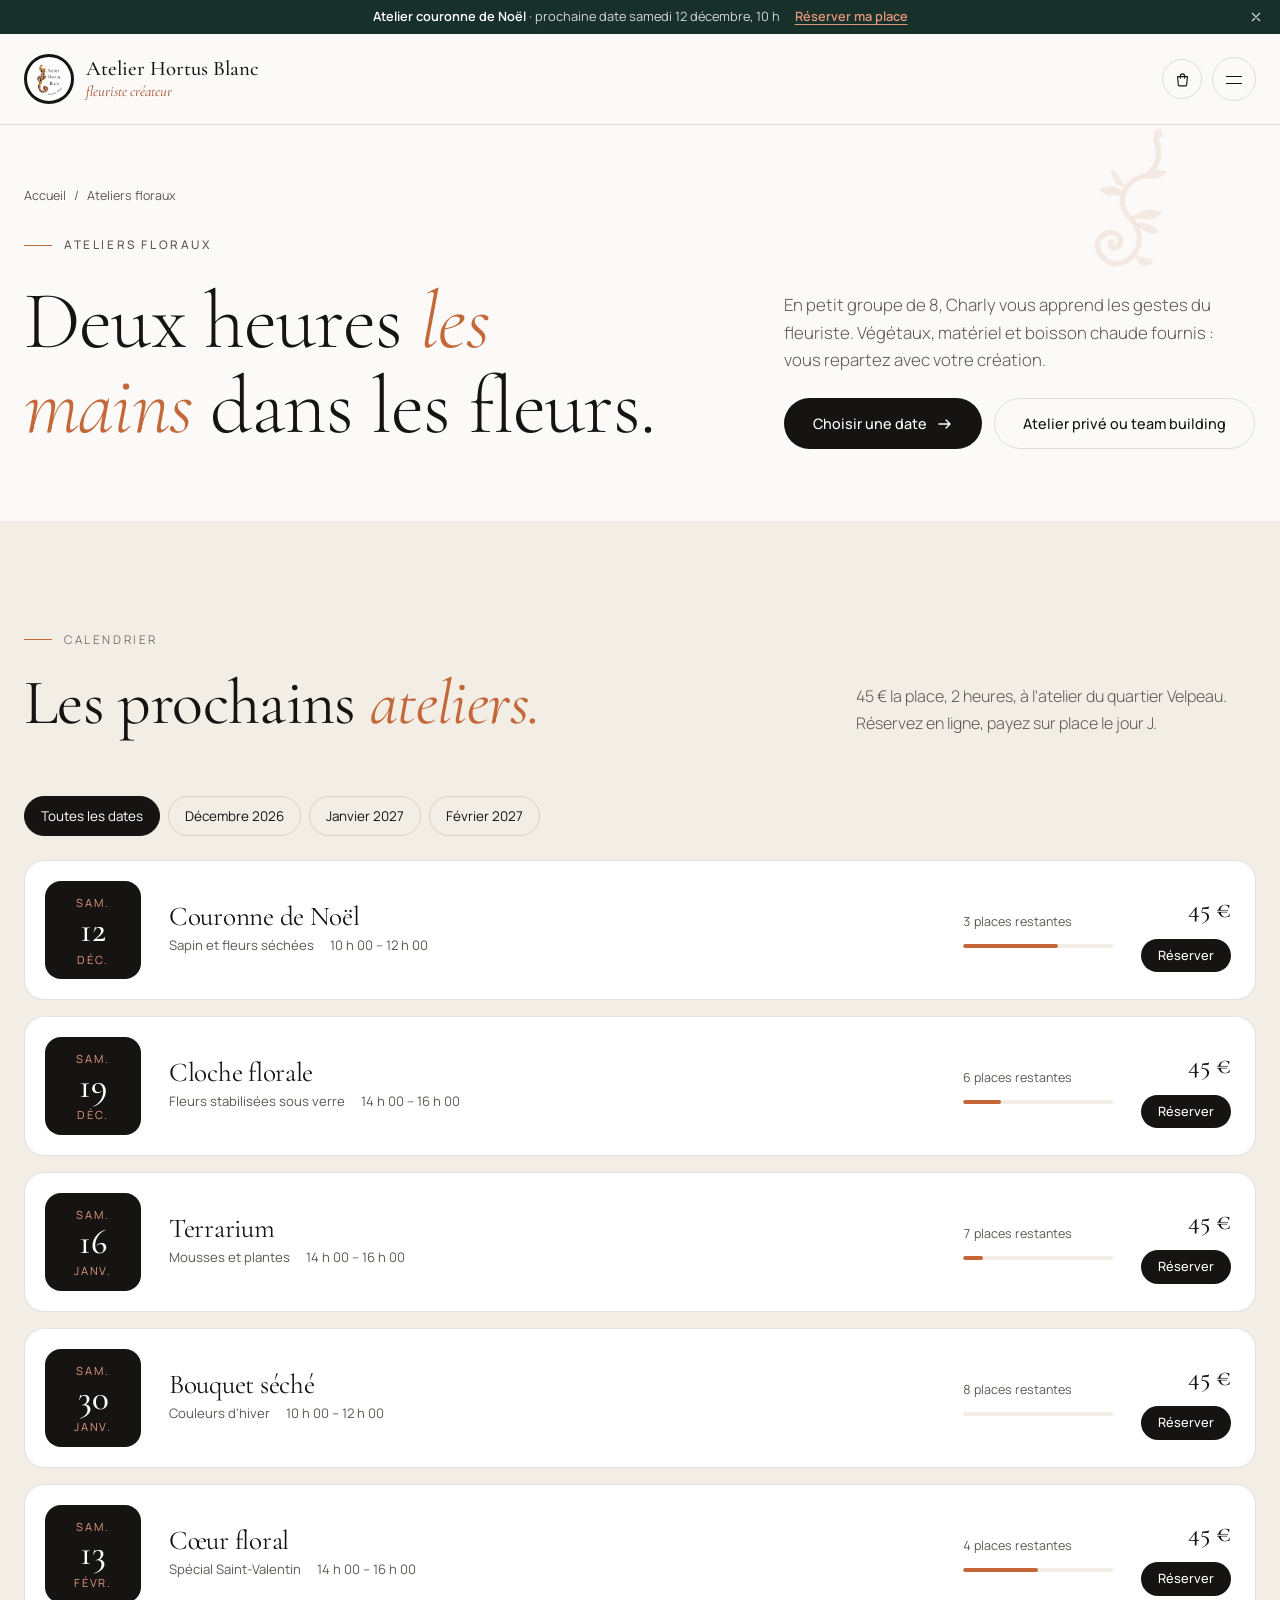
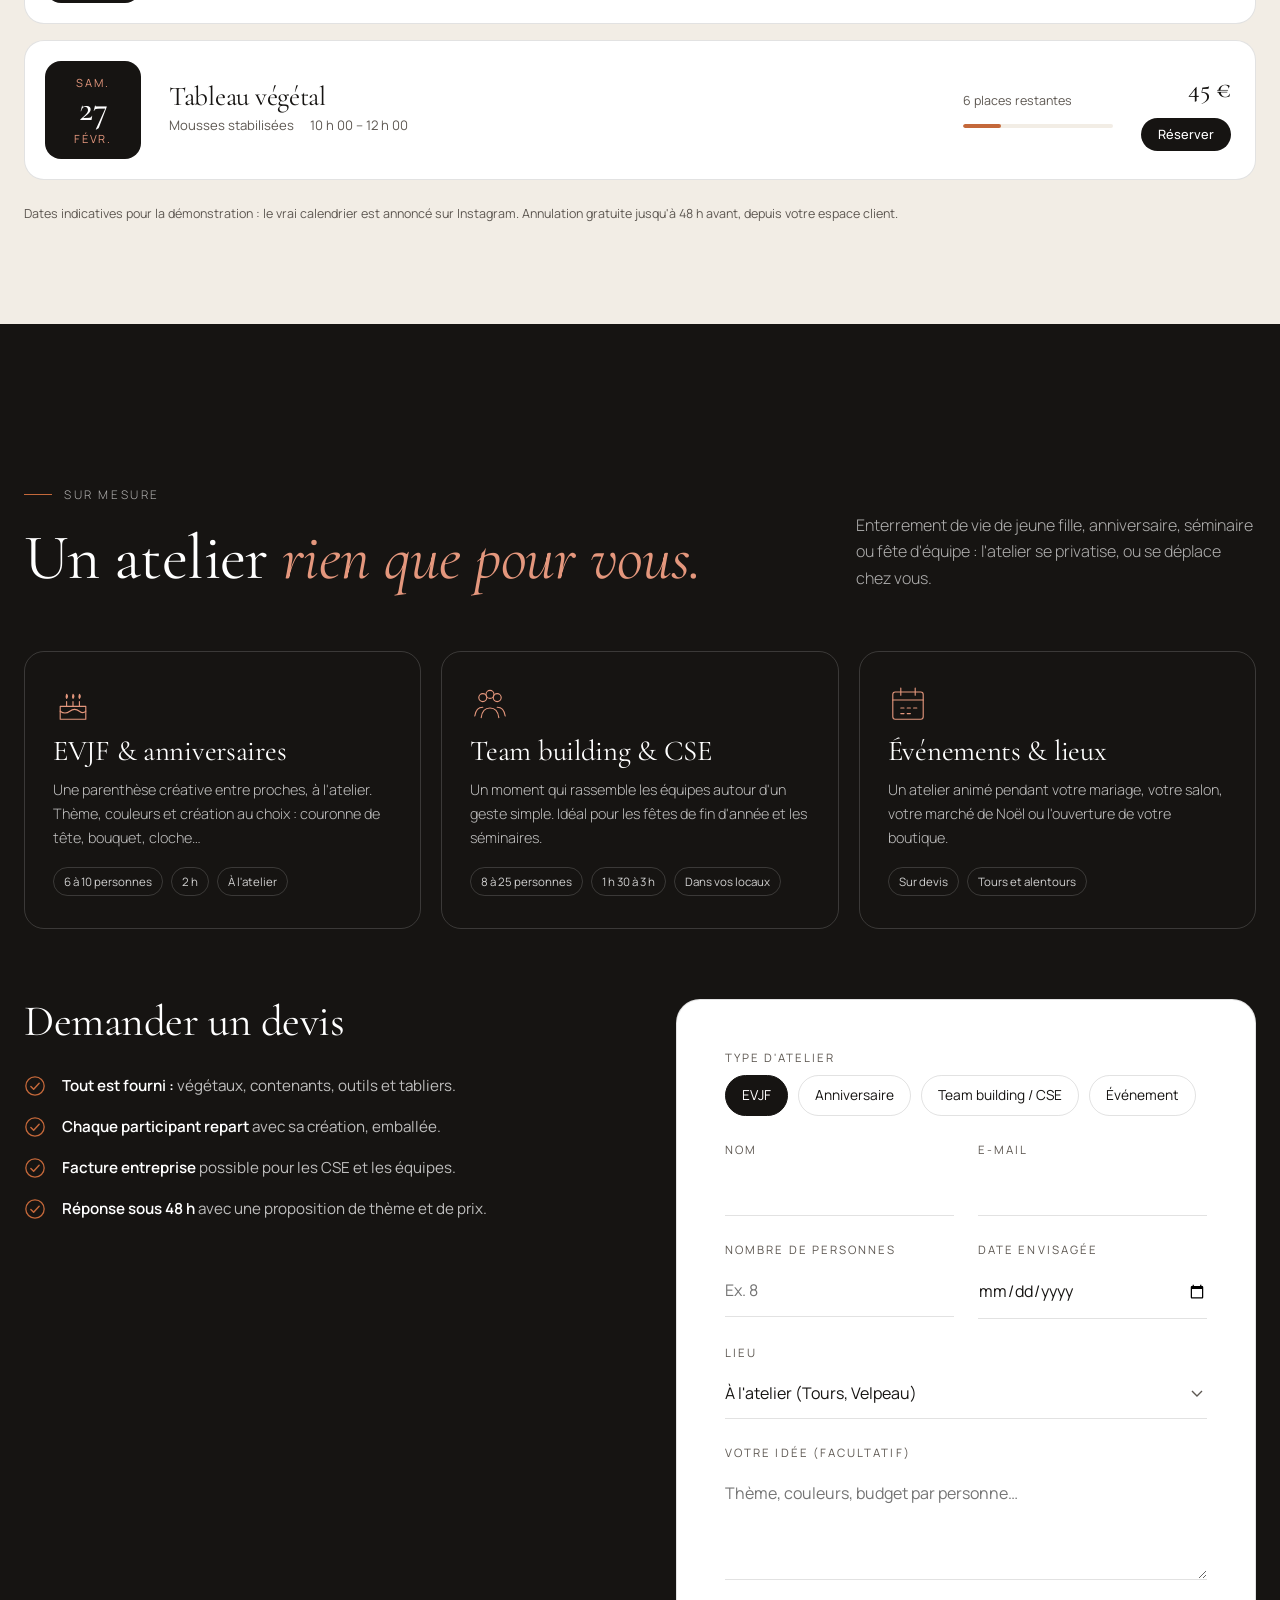
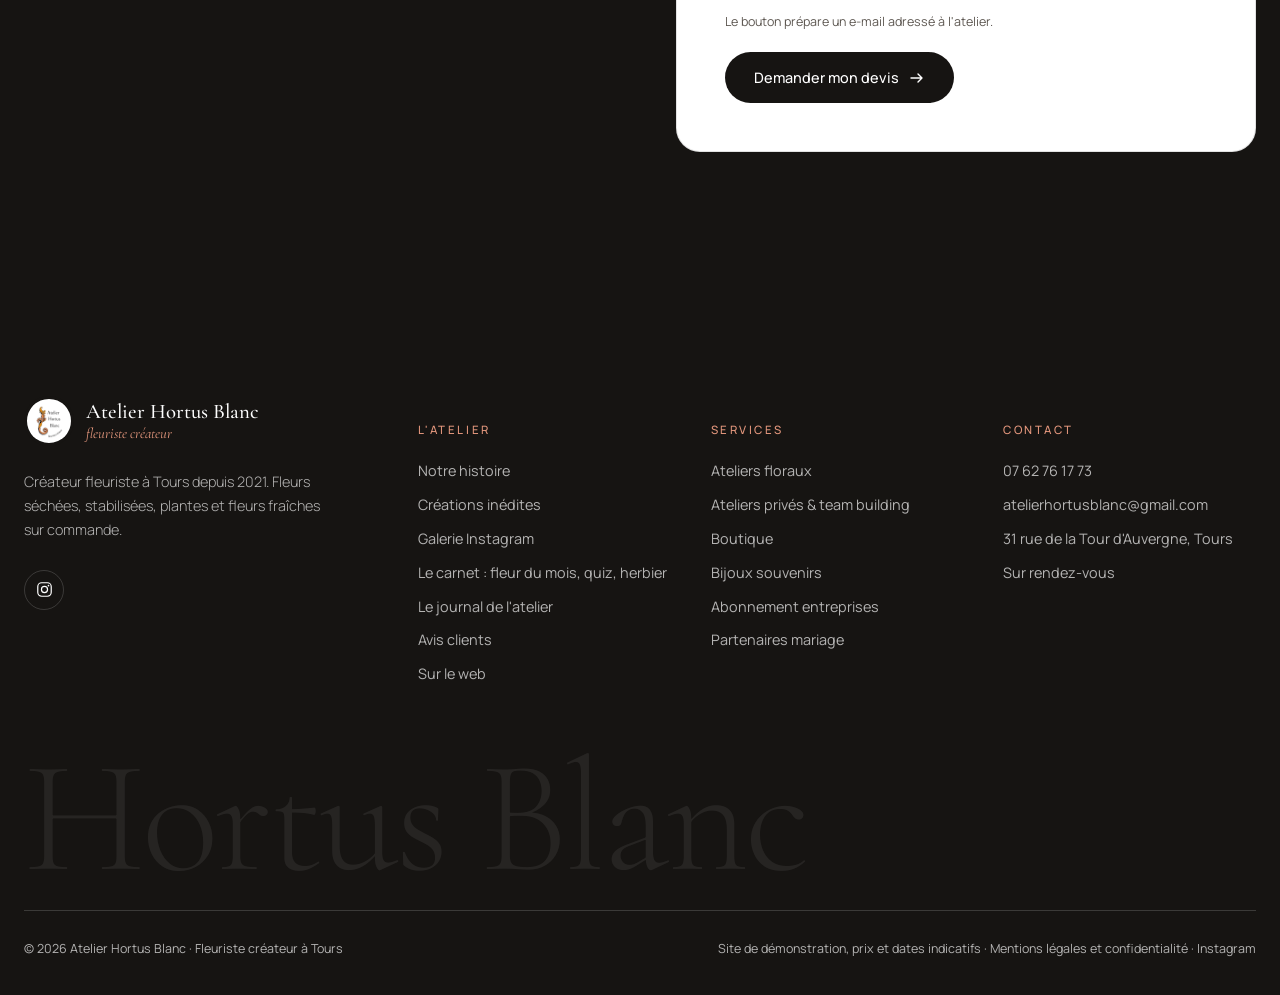
==== ateliers.html @ 865c943c "Site Atelier Hortus Blanc : version d'aperçu Co-Authored-By: Claude Opus 5.5 <noreply@anthropic.com>" ====
<!doctype html>
<html lang="fr">
<head>
<meta charset="utf-8">
<meta name="viewport" content="width=device-width, initial-scale=1, viewport-fit=cover">
<!-- Aperçu : la page ne doit pas apparaître dans Google. Retirer cette ligne au lancement officiel. -->
<meta name="robots" content="noindex">
<title>Ateliers floraux · Atelier Hortus Blanc</title>
<meta name="description" content="Réservez un atelier floral à Tours : couronnes de Noël, terrariums, bouquets séchés. Ateliers privés, EVJF et team building sur demande.">
<link rel="preload" href="assets/fonts/cormorant-garamond.woff2" as="font" type="font/woff2" crossorigin>
<link rel="preload" href="assets/fonts/cormorant-garamond-italique.woff2" as="font" type="font/woff2" crossorigin>
<link rel="preload" href="assets/fonts/manrope.woff2" as="font" type="font/woff2" crossorigin>
<link rel="icon" href="favicon.ico" sizes="any">
<link rel="icon" href="images/favicon-64.png" type="image/png">
<link rel="apple-touch-icon" href="images/apple-touch-icon.png">
<link rel="manifest" href="site.webmanifest">
<meta name="theme-color" content="#17302A">
<meta property="og:type" content="website">
<meta property="og:locale" content="fr_FR">
<meta property="og:site_name" content="Atelier Hortus Blanc">
<meta property="og:title" content="Ateliers floraux · Atelier Hortus Blanc">
<meta property="og:description" content="Réservez un atelier floral à Tours : couronnes de Noël, terrariums, bouquets séchés. Ateliers privés, EVJF et team building sur demande.">
<!-- Aperçu de partage : remplacer par l'adresse complète une fois le site en ligne (ex. https://.../images/partage.jpg) -->
<meta property="og:image" content="images/partage.jpg">
<meta property="og:image:width" content="1200">
<meta property="og:image:height" content="630">
<meta name="twitter:card" content="summary_large_image">
<link rel="stylesheet" href="assets/style.css">
<link rel="preload" href="assets/donnees.js" as="script">
<link rel="preload" href="assets/app.js" as="script">
</head>
<body data-page="ateliers">

<main>
  <section class="page-hero">
    <svg class="acanthe-bg" aria-hidden="true"><use href="#acanthe"/></svg>
    <div class="wrap">
      <div>
        <p class="crumbs"><a href="index.html">Accueil</a><span>/</span><span>Ateliers floraux</span></p>
        <p class="eyebrow">Ateliers floraux</p>
        <h1>Deux heures <em>les mains</em> dans les fleurs.</h1>
      </div>
      <div>
        <p class="lead">En petit groupe de 8, Charly vous apprend les gestes du fleuriste. Végétaux, matériel et boisson chaude fournis : vous repartez avec votre création.</p>
        <div class="actions">
          <a class="btn btn-primary" href="#calendrier">Choisir une date <svg class="go"><use href="#arrow"/></svg></a>
          <a class="btn btn-ghost" href="#prives">Atelier privé ou team building</a>
        </div>
      </div>
    </div>
  </section>

  <!-- Calendrier -->
  <section class="section tight bg-sand" id="calendrier">
    <div class="wrap">
      <div class="section-head">
        <div>
          <p class="eyebrow reveal">Calendrier</p>
          <h2 class="reveal d1">Les prochains <em>ateliers.</em></h2>
        </div>
        <p class="reveal d2"><span data-prix-atelier>45 €</span> la place, 2 heures, à l'atelier du quartier Velpeau. Réservez en ligne, payez sur place le jour J.</p>
      </div>
      <div class="filters" id="ws-filters" role="group" aria-label="Filtrer par mois" style="margin-bottom:24px"></div>
      <div class="session-list" id="sessions"></div>
      <p class="note" style="margin-top:24px">Dates indicatives pour la démonstration : le vrai calendrier est annoncé sur Instagram. Annulation gratuite jusqu'à 48 h avant, depuis votre espace client.</p>
    </div>
  </section>

  <!-- Ateliers privés et team building (idée 6) -->
  <section class="section bg-ink" id="prives">
    <div class="wrap">
      <div class="section-head">
        <div>
          <p class="eyebrow reveal">Sur mesure</p>
          <h2 class="reveal d1">Un atelier <em>rien que pour vous.</em></h2>
        </div>
        <p class="reveal d2">Enterrement de vie de jeune fille, anniversaire, séminaire ou fête d'équipe : l'atelier se privatise, ou se déplace chez vous.</p>
      </div>
      <div class="formats">
        <article class="format reveal">
          <svg><use href="#i-cake"/></svg>
          <h3>EVJF &amp; anniversaires</h3>
          <p>Une parenthèse créative entre proches, à l'atelier. Thème, couleurs et création au choix : couronne de tête, bouquet, cloche…</p>
          <div class="facts-mini"><span>6 à 10 personnes</span><span>2 h</span><span>À l'atelier</span></div>
        </article>
        <article class="format reveal d1">
          <svg><use href="#i-team"/></svg>
          <h3>Team building &amp; CSE</h3>
          <p>Un moment qui rassemble les équipes autour d'un geste simple. Idéal pour les fêtes de fin d'année et les séminaires.</p>
          <div class="facts-mini"><span>8 à 25 personnes</span><span>1 h 30 à 3 h</span><span>Dans vos locaux</span></div>
        </article>
        <article class="format reveal d2">
          <svg><use href="#i-calendar"/></svg>
          <h3>Événements &amp; lieux</h3>
          <p>Un atelier animé pendant votre mariage, votre salon, votre marché de Noël ou l'ouverture de votre boutique.</p>
          <div class="facts-mini"><span>Sur devis</span><span>Tours et alentours</span></div>
        </article>
      </div>

      <div class="split" style="margin-top:70px;align-items:start">
        <div>
          <h3 class="reveal" style="font-size:clamp(2rem,3.4vw,2.8rem)">Demander un devis</h3>
          <ul class="check-list reveal d1">
            <li><svg><use href="#check"/></svg><span><b>Tout est fourni :</b> végétaux, contenants, outils et tabliers.</span></li>
            <li><svg><use href="#check"/></svg><span><b>Chaque participant repart</b> avec sa création, emballée.</span></li>
            <li><svg><use href="#check"/></svg><span><b>Facture entreprise</b> possible pour les CSE et les équipes.</span></li>
            <li><svg><use href="#check"/></svg><span><b>Réponse sous 48 h</b> avec une proposition de thème et de prix.</span></li>
          </ul>
        </div>
        <form class="form-card reveal d1" id="quote-form" novalidate>
          <div id="quote-body">
            <div class="field">
              <span class="label">Type d'atelier</span>
              <div class="chips">
                <label><input type="radio" name="qtype" value="EVJF" checked><span>EVJF</span></label>
                <label><input type="radio" name="qtype" value="Anniversaire"><span>Anniversaire</span></label>
                <label><input type="radio" name="qtype" value="Team building / CSE"><span>Team building / CSE</span></label>
                <label><input type="radio" name="qtype" value="Événement"><span>Événement</span></label>
              </div>
            </div>
            <div class="field-row">
              <div class="field"><label for="q-name">Nom</label><input id="q-name" autocomplete="name"></div>
              <div class="field"><label for="q-email">E-mail</label><input id="q-email" type="email" autocomplete="email"></div>
            </div>
            <div class="field-row">
              <div class="field"><label for="q-people">Nombre de personnes</label><input id="q-people" type="number" min="4" max="60" inputmode="numeric" placeholder="Ex. 8"></div>
              <div class="field"><label for="q-date">Date envisagée</label><input id="q-date" type="date"></div>
            </div>
            <div class="field">
              <label for="q-place">Lieu</label>
              <select id="q-place"><option>À l'atelier (Tours, Velpeau)</option><option>Dans nos locaux / chez nous</option><option>À définir ensemble</option></select>
            </div>
            <div class="field"><label for="q-msg">Votre idée (facultatif)</label><textarea id="q-msg" placeholder="Thème, couleurs, budget par personne…"></textarea></div>
            <div class="form-foot">
              <small data-direct="Le bouton envoie votre demande directement à l'atelier.">Le bouton prépare un e-mail adressé à l'atelier.</small>
              <button type="submit" class="btn btn-primary">Demander mon devis <svg class="go"><use href="#arrow"/></svg></button>
            </div>
          </div>
          <div class="thanks" id="quote-thanks" hidden>
            <span data-logo data-alt=""></span>
            <h3>Demande <em>prête.</em></h3>
            <p data-direct="Votre demande est bien envoyée à l'atelier. Elle est aussi notée dans votre espace client si vous êtes connecté.">Votre messagerie s'ouvre avec la demande pré-remplie. Elle est aussi notée dans votre espace client si vous êtes connecté.</p>
          </div>
        </form>
      </div>
    </div>
  </section>
</main>

<!-- Réservation -->
<dialog class="modal" id="book" aria-labelledby="book-title">
  <div class="modal-inner">
    <div class="modal-head">
      <span data-logo data-alt=""></span>
      <div><p class="kicker">Réserver un atelier</p><h2 id="book-title"></h2></div>
      <button class="x-btn" data-close aria-label="Fermer"><svg><use href="#close"/></svg></button>
    </div>
    <form id="book-form" novalidate>
      <div class="recap" id="book-recap"></div>
      <div class="field">
        <label for="bk-seats">Nombre de places</label>
        <select id="bk-seats"></select>
      </div>
      <div class="field-row">
        <div class="field"><label for="bk-name">Nom</label><input id="bk-name" autocomplete="name"></div>
        <div class="field"><label for="bk-email">E-mail</label><input id="bk-email" type="email" autocomplete="email"></div>
      </div>
      <div class="field"><label for="bk-tel">Téléphone</label><input id="bk-tel" type="tel" autocomplete="tel"></div>
      <div class="field"><label for="bk-code">Code avantage (facultatif)</label><input id="bk-code" autocomplete="off" placeholder="Ex. code de parrainage"><small class="err ok-msg" id="bk-code-err"></small></div>
      <div class="total-row" style="margin:6px 0 18px"><span>À régler sur place</span><b id="bk-total"></b></div>
      <button type="submit" class="btn btn-primary acc-submit">Confirmer ma réservation <svg class="go"><use href="#arrow"/></svg></button>
      <p class="note" style="margin-top:12px">Pas de compte ? La réservation est enregistrée quand même. <button type="button" class="link-btn" data-open="signup">Créez votre compte</button> pour la retrouver et l'annuler en ligne.</p>
    </form>
    <div class="thanks" id="book-thanks" hidden>
      <span data-logo data-alt=""></span>
      <h3>À très vite <em>à l'atelier.</em></h3>
      <p id="book-msg"></p>
      <a class="btn btn-primary" id="book-mail" href="#">Prévenir l'atelier par e-mail <svg class="go"><use href="#arrow"/></svg></a>
      <p class="sent-note" id="book-sent" hidden><svg aria-hidden="true"><use href="#check"/></svg> Réservation envoyée à l'atelier</p>
    </div>
  </div>
</dialog>

<!-- Liste d'attente -->
<dialog class="modal" id="wait" aria-labelledby="wait-title">
  <div class="modal-inner">
    <div class="modal-head">
      <span data-logo data-alt=""></span>
      <div><p class="kicker">Liste d'attente</p><h2 id="wait-title"></h2></div>
      <button class="x-btn" data-close aria-label="Fermer"><svg><use href="#close"/></svg></button>
    </div>
    <form id="wait-form" novalidate>
      <div class="recap" id="wait-recap"></div>
      <div class="field-row">
        <div class="field"><label for="wt-name">Nom</label><input id="wt-name" autocomplete="name"></div>
        <div class="field"><label for="wt-email">E-mail</label><input id="wt-email" type="email" autocomplete="email"></div>
      </div>
      <button type="submit" class="btn btn-primary acc-submit">M'inscrire sur la liste <svg class="go"><use href="#arrow"/></svg></button>
      <p class="note" style="margin-top:12px">Si quelqu'un annule, une carte « Une place s'est libérée » vous attend à votre prochaine visite sur le site. Premier qui réserve, premier servi.</p>
    </form>
  </div>
</dialog>

<script src="assets/donnees.js"></script>
<script src="assets/app.js"></script>
<script>
  const { $, db, esc, euro, uid, setErr, validEmail, validTel, mailto, envoyer, prefill, saveRequest, fillLogos, observe, checkCode, useCode, toast, waitlist, joinWaitlist, freeSeat, renderNotices } = HB;
  fillLogos(document);

  // Dates, places et prix : assets/donnees.js
  const SESSIONS = HB.ATELIERS.dates;
  const CAPACITY = HB.ATELIERS.places, PRICE = HB.ATELIERS.prix;
  const end = iso => { const d = new Date(iso); d.setHours(d.getHours() + 2); return d; };
  const hour = d => d.toLocaleTimeString('fr-FR', { hour: '2-digit', minute: '2-digit' }).replace(':', ' h ');
  const when = s => `${new Date(s.date).toLocaleDateString('fr-FR', { weekday: 'long', day: 'numeric', month: 'long' })}, ${hour(new Date(s.date))} – ${hour(end(s.date))}`;
  const booked = s => db.get('hb_bookings', []).filter(b => b.sessionId === s.id).reduce((n, b) => n + b.seats, 0);
  // Places rendues par un désistement (démonstration)
  const freed = s => db.get('hb_freed', {})[s.id] || 0;
  const left = s => Math.max(0, CAPACITY - s.taken - booked(s) + freed(s));
  const waiting = s => waitlist().find(w => w.sessionId === s.id);

  // Seules les dates à venir sont proposées
  const upcoming = () => SESSIONS.filter(s => new Date(s.date) > new Date());
  const months = [...new Set(upcoming().map(s => s.date.slice(0, 7)))];
  let month = 'all';
  $('ws-filters').innerHTML = [['all', 'Toutes les dates'], ...months.map(m => [m, new Date(m + '-01T12:00').toLocaleDateString('fr-FR', { month: 'long', year: 'numeric' })])]
    .map(([k, l]) => `<button type="button" data-m="${k}" aria-pressed="${k === month}">${l.charAt(0).toUpperCase() + l.slice(1)}</button>`).join('');
  $('ws-filters').addEventListener('click', e => {
    const b = e.target.closest('[data-m]');
    if (!b) return;
    month = b.dataset.m;
    $('ws-filters').querySelectorAll('button').forEach(x => x.setAttribute('aria-pressed', x === b));
    render();
  });

  function render() {
    const list = upcoming().filter(s => month === 'all' || s.date.startsWith(month));
    if (!list.length) { $('sessions').innerHTML = `<div class="empty-state"><b>Nouvelles dates bientôt</b>Le prochain calendrier est annoncé sur Instagram. Les ateliers privés restent possibles toute l'année.</div>`; return; }
    $('sessions').innerHTML = list.map(s => {
      const d = new Date(s.date), n = left(s), full = !n, w = waiting(s);
      const pct = Math.round((CAPACITY - n) / CAPACITY * 100);
      return `<article class="session reveal">
        <div class="date"><span>${d.toLocaleDateString('fr-FR', { weekday: 'short' })}</span><b>${d.getDate()}</b><span>${d.toLocaleDateString('fr-FR', { month: 'short' })}</span></div>
        <div><h3>${esc(s.title)}</h3><div class="meta"><span>${esc(s.theme)}</span><span>${hour(d)} – ${hour(end(s.date))}</span></div></div>
        <div class="seats${full ? ' full' : ''}"><small>${full ? 'Complet' : `${n} place${n > 1 ? 's' : ''} restante${n > 1 ? 's' : ''}`}</small><div class="seats-bar"><i style="width:${pct}%"></i></div>
          ${w ? `<small class="waiting">${full ? 'Vous êtes sur la liste d\'attente' : 'Place libérée : elle est pour vous'}</small>` : ''}
          ${full ? `<button type="button" class="link-btn" data-free="${s.id}" style="font-size:.74rem;justify-self:start">Démo : simuler un désistement</button>` : ''}</div>
        <div class="price-col"><b>${euro(PRICE)}</b>${full
          ? (w ? `<span class="btn btn-ghost btn-small" aria-disabled="true">Inscrit·e ✓</span>`
               : `<button type="button" class="btn btn-ghost btn-small" data-wait="${s.id}">Liste d'attente</button>`)
          : `<button type="button" class="btn btn-primary btn-small" data-book="${s.id}">Réserver</button>`}</div>
      </article>`;
    }).join('');
    observe($('sessions'));
  }
  render();
  document.addEventListener('hb:data', render);

  // Liste d'attente : inscription et désistement simulé
  const wdlg = $('wait');
  let waitSession = null;
  prefill({ name: 'wt-name', email: 'wt-email' });
  document.addEventListener('click', e => {
    const w = e.target.closest('[data-wait]'), f = e.target.closest('[data-free]');
    if (w) {
      waitSession = SESSIONS.find(s => s.id === w.dataset.wait);
      $('wait-title').textContent = waitSession.title;
      $('wait-recap').innerHTML = `<b>${esc(waitSession.title)}</b><span>${when(waitSession)}</span><span>Atelier complet · ${CAPACITY} participants</span>`;
      wdlg.showModal();
    }
    if (f) {
      const s = SESSIONS.find(x => x.id === f.dataset.free), map = db.get('hb_freed', {});
      map[s.id] = (map[s.id] || 0) + 1;
      db.set('hb_freed', map);
      const told = freeSeat(s.id);
      toast(told ? 'Une place s\'est libérée : les personnes en attente sont prévenues' : 'Une place s\'est libérée');
      render();
    }
  });
  $('wait-form').addEventListener('submit', e => {
    e.preventDefault();
    const name = $('wt-name'), email = $('wt-email');
    const ok = [
      setErr(name, name.value.trim() ? '' : 'Indiquez votre nom.'),
      setErr(email, validEmail(email.value) ? '' : 'Saisissez une adresse e-mail valide.')
    ];
    if (ok.includes(false)) return;
    joinWaitlist({ sessionId: waitSession.id, title: waitSession.title, when: when(waitSession), name: name.value.trim(), email: email.value.trim().toLowerCase() });
    wdlg.close();
    toast(`Vous êtes sur la liste d'attente de « ${waitSession.title} »`);
    render();
  });

  // Fenêtre de réservation
  const dlg = $('book');
  let session = null;
  const codeCheck = () => {
    const c = checkCode($('bk-code').value, $('bk-email').value);
    if (c.ok && c.kind === 'cercle') return { ok: false, msg: 'CERCLE15 s\'applique aux tableaux végétaux de la boutique.' };
    return c.ok && c.kind === 'date' ? { ok: false, msg: "MADATE15 s'applique aux bouquets de la boutique." } : c;
  };
  const totals = () => {
    const seats = +$('bk-seats').value, sub = seats * PRICE, c = codeCheck();
    const discount = c.ok ? Math.round(PRICE * c.rate * 100) / 100 : 0; // la remise porte sur une place
    return { seats, sub, c, discount, total: Math.round((sub - discount) * 100) / 100 };
  };
  const refresh = () => {
    const t = totals(), msg = $('bk-code-err');
    msg.textContent = t.c.ok ? `${t.c.label} sur une place : −${euro(t.discount)}` : t.c.msg;
    msg.classList.toggle('good', t.c.ok);
    $('bk-total').textContent = euro(t.total);
  };
  ['bk-seats', 'bk-code'].forEach(id => $(id).addEventListener('input', refresh));
  $('bk-email').addEventListener('change', refresh);

  document.addEventListener('click', e => {
    const b = e.target.closest('[data-book]');
    if (!b) return;
    session = SESSIONS.find(s => s.id === b.dataset.book);
    const n = Math.min(4, left(session));
    $('book-title').textContent = session.title;
    $('book-recap').innerHTML = `<b>${esc(session.title)}</b><span>${when(session)}</span><span>Atelier Hortus Blanc, 31 rue de la Tour d'Auvergne, Tours</span><span>${left(session)} place(s) disponible(s)</span>`;
    $('bk-seats').innerHTML = Array.from({ length: n }, (_, i) => `<option value="${i + 1}">${i + 1} place${i ? 's' : ''}</option>`).join('');
    $('book-form').hidden = false; $('book-thanks').hidden = true;
    prefill({ name: 'bk-name', email: 'bk-email', tel: 'bk-tel' });
    refresh();
    document.querySelectorAll('dialog[open]').forEach(d => d.close());
    dlg.showModal(); document.body.style.overflow = 'hidden';
  });
  dlg.addEventListener('close', () => { document.body.style.overflow = ''; });

  $('book-form').addEventListener('submit', e => {
    e.preventDefault();
    const name = $('bk-name'), email = $('bk-email'), tel = $('bk-tel');
    const ok = [
      setErr(name, name.value.trim() ? '' : 'Indiquez votre nom.'),
      setErr(email, validEmail(email.value) ? '' : 'Saisissez une adresse e-mail valide.'),
      setErr(tel, validTel(tel.value) ? '' : 'Numéro invalide, par exemple 06 12 34 56 78.')
    ];
    if (ok.includes(false)) return;
    const t = totals();
    if (t.seats > left(session)) { toast('Il ne reste plus assez de places.'); render(); return; }
    const booking = {
      id: uid(), sessionId: session.id, title: session.title, when: when(session), start: session.date, seats: t.seats,
      name: name.value.trim(), email: email.value.trim().toLowerCase(), tel: tel.value.trim(),
      code: t.c.ok ? t.c.code : null, codeKind: t.c.ok ? t.c.kind : null, total: t.total, createdAt: new Date().toISOString()
    };
    useCode(t.c, booking.email);
    db.set('hb_bookings', [...db.get('hb_bookings', []), booking]);
    // Réservé : on quitte la liste d'attente de cet atelier
    db.set('hb_waitlist', waitlist().filter(w => w.sessionId !== session.id)); renderNotices();
    $('book-msg').textContent = `${t.seats} place${t.seats > 1 ? 's' : ''} réservée${t.seats > 1 ? 's' : ''} pour « ${session.title} », ${when(session)}. ${euro(t.total)} à régler sur place.`;
    // Carte du cercle : l'atelier compte comme un achat
    const gain = HB.creditCard(booking.email, t.total, `Atelier ${session.title}`);
    if (gain) $('book-msg').textContent += ` ${HB.gainText(gain)}.`;
    $('book-mail').href = mailto(`Réservation : ${session.title}`, [
      'Bonjour,', '', `Je viens de réserver ${t.seats} place(s) pour l'atelier « ${session.title} » du ${when(session)}.`,
      booking.code ? `Code avantage : ${booking.code}` : '', `Montant : ${euro(t.total)}`, '', `${booking.name} · ${booking.email}${booking.tel ? ' · ' + booking.tel : ''}`
    ]);
    $('book-form').hidden = true; $('book-thanks').hidden = false;
    // Envoi direct : la réservation part toute seule, le bouton devient une confirmation
    $('book-mail').hidden = HB.direct;
    $('book-sent').hidden = true;
    if (HB.direct) envoyer(`Réservation : ${session.title}`, [
      'Bonjour,', '', `Je viens de réserver ${t.seats} place(s) pour l'atelier « ${session.title} » du ${when(session)}.`,
      booking.code ? `Code avantage : ${booking.code}` : '', `Montant : ${euro(t.total)}`, '', `${booking.name} · ${booking.email}${booking.tel ? ' · ' + booking.tel : ''}`
    ], booking).then(r => { $('book-sent').hidden = r !== 'direct'; });
    render();
  });

  // Devis pour un atelier privé
  prefill({ name: 'q-name', email: 'q-email' });
  $('quote-form').addEventListener('submit', e => {
    e.preventDefault();
    const name = $('q-name'), email = $('q-email'), people = $('q-people');
    const ok = [
      setErr(name, name.value.trim() ? '' : 'Indiquez votre nom.'),
      setErr(email, validEmail(email.value) ? '' : 'Saisissez une adresse e-mail valide.'),
      setErr(people, +people.value >= 4 ? '' : 'À partir de 4 personnes.')
    ];
    if (ok.includes(false)) return;
    const type = e.target.querySelector('input[name="qtype"]:checked').value, date = $('q-date').value;
    saveRequest(`Atelier privé · ${type}`, `${people.value} personnes${date ? ', le ' + HB.fmtDate(date) : ''}`, email.value);
    envoyer(`Devis atelier privé : ${type}`, [
      'Bonjour,', '', `Je souhaiterais un devis pour un atelier floral privé (${type}).`, '',
      `Nombre de personnes : ${people.value}`, date ? `Date envisagée : ${HB.fmtDate(date)}` : '', `Lieu : ${$('q-place').value}`,
      $('q-msg').value.trim() ? `Idée : ${$('q-msg').value.trim()}` : '', '', `${name.value.trim()} · ${email.value.trim()}`
    ]);
    $('quote-body').hidden = true; $('quote-thanks').hidden = false;
  });
</script>
</body>
</html>
---- assets/style.css ----
/* Atelier Hortus Blanc — feuille de style commune
   DA tirée du logo : médaillon noir & blanc, acanthe baroque orangée,
   tons naturels des créations (ocre, olive, rose poudré, velours vert de l'atelier) */
/* Polices de secours calées sur les métriques de Cormorant et Manrope (mesurées dans le navigateur) :
   le texte ne se redécoupe plus quand la police web arrive, donc la page ne saute plus */
/* Polices hébergées sur le site (licence SIL Open Font License, voir assets/fonts/LICENCE.txt) :
   plus rapide, et aucun appel à Google à chaque visite */
@font-face { font-family: "Cormorant Garamond"; src: url("fonts/cormorant-garamond.woff2") format("woff2"); font-style: normal; font-weight: 300 700; font-display: swap; }
@font-face { font-family: "Cormorant Garamond"; src: url("fonts/cormorant-garamond-italique.woff2") format("woff2"); font-style: italic; font-weight: 300 700; font-display: swap; }
@font-face { font-family: "Manrope"; src: url("fonts/manrope.woff2") format("woff2"); font-style: normal; font-weight: 200 800; font-display: swap; }
@font-face { font-family: "Cormorant Fallback"; src: local("Times New Roman"), local("TimesNewRomanPSMT"); font-weight: 300 700; size-adjust: 95.7%; ascent-override: 96.1%; descent-override: 30.3%; line-gap-override: 0%; }
@font-face { font-family: "Cormorant Fallback"; src: local("Times New Roman Italic"), local("TimesNewRomanPS-ItalicMT"); font-style: italic; font-weight: 300 700; size-adjust: 86.3%; ascent-override: 106.6%; descent-override: 33.6%; line-gap-override: 0%; }
@font-face { font-family: "Manrope Fallback"; src: local("Arial"), local("ArialMT"); font-weight: 300 700; size-adjust: 102.5%; ascent-override: 104.4%; descent-override: 29.3%; line-gap-override: 0%; }
:root {
  color-scheme: light;
  --bg: #FBFAF8;
  --paper: #FFFFFF;
  --ink: #161412;
  --ink-soft: #5E5852;
  --terra: #C4683A;
  --terra-deep: #7E3F20;
  --terra-ink: #A24F28; /* terracotta assombri pour les petits textes (contraste AA) */
  --terra-soft: #E4977D;
  --ochre: #B4955E;
  --ochre-ink: #85693A; /* ocre assombri pour les petits textes (contraste AA) */
  --olive: #6E6B46;
  --velvet: #17302A;
  --sand: #F2EDE5;
  --line: rgba(22, 20, 18, .12);
  --line-inv: rgba(255, 255, 255, .16);
  --serif: "Cormorant Garamond", "Cormorant Fallback", Georgia, "Times New Roman", serif;
  --sans: "Manrope", "Manrope Fallback", system-ui, -apple-system, "Segoe UI", sans-serif;
  --radius: 16px;
  --ease: cubic-bezier(.22, .8, .24, 1);
}

* { box-sizing: border-box; margin: 0; padding: 0; }
[hidden] { display: none !important; }
html { scroll-behavior: smooth; scroll-padding-top: calc(96px + var(--strip, 0px)); }
/* place du bandeau du moment au-dessus de l'en-tête */
body { padding-top: var(--strip, 0px); }
body {
  background: var(--bg); color: var(--ink);
  font-family: var(--sans); font-weight: 400; line-height: 1.65;
  -webkit-font-smoothing: antialiased; overflow-x: hidden;
}
img, svg { display: block; max-width: 100%; }
a { color: inherit; text-decoration: none; }
::selection { background: var(--terra-soft); color: var(--ink); }
:focus-visible { outline: 2px solid var(--terra); outline-offset: 3px; }

.wrap {
  max-width: 1288px; margin-inline: auto;
  padding-left: max(16px, env(safe-area-inset-left, 0px));
  padding-right: max(16px, env(safe-area-inset-right, 0px));
}
@media (min-width: 601px) { .wrap { padding-left: max(24px, env(safe-area-inset-left, 0px)); padding-right: max(24px, env(safe-area-inset-right, 0px)); } }

.eyebrow {
  font-size: .74rem; letter-spacing: .22em; text-transform: uppercase;
  color: var(--ink-soft); font-weight: 500;
  display: inline-flex; align-items: center; gap: 12px;
}
.eyebrow::before { content: ""; width: 28px; height: 1px; background: var(--terra); }
h1, h2, h3 { font-family: var(--serif); font-weight: 400; line-height: 1.04; letter-spacing: -.01em; text-wrap: balance; }
h2 { font-size: clamp(2.4rem, 5vw, 4.2rem); }
em { font-style: italic; color: var(--terra); }
.note { font-size: .78rem; color: var(--ink-soft); }

/* ---------- Boutons ---------- */
.btn {
  display: inline-flex; align-items: center; justify-content: center; gap: 10px;
  padding: 16px 28px; border-radius: 999px;
  font-size: .9rem; font-weight: 500; font-family: inherit; line-height: 1.2;
  transition: background .2s var(--ease), color .2s var(--ease), transform .4s var(--ease), border-color .2s;
  border: 1px solid transparent; cursor: pointer; text-align: center;
}
.btn svg { width: 16px; height: 16px; flex: none; transition: transform .4s var(--ease); }
.btn:hover svg.go { transform: translateX(4px); }
.btn-primary { background: var(--ink); color: var(--paper); }
.btn-primary:hover { background: var(--terra-ink); transform: translateY(-2px); }
.btn-ghost { border-color: var(--line); background: transparent; color: var(--ink); }
.btn-ghost:hover { border-color: var(--ink); }
.btn-light { background: var(--paper); color: var(--ink); }
.btn-light:hover { background: var(--terra); color: var(--paper); }
.btn-small { padding: 8px 16px; font-size: .8rem; }
.btn[disabled] { opacity: .45; cursor: not-allowed; transform: none; }
.link-btn { border: 0; background: none; font: inherit; padding: 4px 0; color: var(--terra-ink); cursor: pointer; text-decoration: underline; text-underline-offset: 3px; }

/* ---------- Logo (photo de profil officielle) ---------- */
.logo-badge {
  position: relative; display: block; flex: none; width: 50px; height: 50px;
  border-radius: 50%; background: #FFFFFF; border: 3px solid var(--ink); overflow: hidden;
}
.logo-badge img { position: absolute; inset: 9%; width: 82%; height: 82%; object-fit: contain; }
.logo-badge .fallback-mark { display: none; position: absolute; inset: -3px; width: calc(100% + 6px); height: calc(100% + 6px); }
.logo-badge.fallback img { display: none; }
.logo-badge.fallback .fallback-mark { display: block; }

/* ---------- Navigation ---------- */
.nav {
  position: fixed; inset: 0 0 auto 0; z-index: 50;
  transition: background-color .2s, box-shadow .3s;
  padding-block: calc(20px + env(safe-area-inset-top, 0px)) 20px;
}
.nav { top: var(--strip, 0px); }
.promo-strip {
  position: fixed; inset: 0 0 auto 0; z-index: 51; display: flex; flex-wrap: wrap; align-items: center; justify-content: center; gap: 4px 16px;
  padding: calc(8px + env(safe-area-inset-top, 0px)) max(48px, env(safe-area-inset-right, 0px)) 8px max(48px, env(safe-area-inset-left, 0px));
  background: var(--velvet); color: rgba(255, 255, 255, .82); font-size: .8rem; line-height: 1.4; text-align: center;
}
.promo-strip b { color: var(--paper); font-weight: 600; }
.promo-strip a { color: var(--terra-soft); font-weight: 600; text-decoration: underline; text-underline-offset: 3px; padding-block: 4px; margin-left: 12px; white-space: nowrap; }
.strip-short { display: none; }
@media (max-width: 600px) {
  .promo-strip { padding-left: max(16px, env(safe-area-inset-left, 0px)); padding-right: max(44px, env(safe-area-inset-right, 0px)); justify-content: flex-start; text-align: left; }
  .promo-strip a { margin-left: 8px; }
  .strip-long { display: none; }
  .strip-short { display: inline; }
}
.strip-x { position: absolute; right: max(8px, env(safe-area-inset-right, 0px)); top: 50%; transform: translateY(-50%); width: 32px; height: 32px; border: 0; background: none; color: inherit; cursor: pointer; display: grid; place-items: center; }
.strip-x svg { width: 12px; height: 12px; }
.nav.scrolled, .nav.solid {
  background: rgba(251, 250, 248, .9);
  backdrop-filter: blur(14px); -webkit-backdrop-filter: blur(14px);
  box-shadow: 0 1px 0 var(--line);
}
.nav.scrolled { padding-block: calc(10px + env(safe-area-inset-top, 0px)) 10px; }
.nav .wrap { display: flex; align-items: center; justify-content: space-between; gap: 20px; }
.logo { display: flex; align-items: center; gap: 12px; }
.logo-text { font-family: var(--serif); font-size: 1.3rem; line-height: 1; font-weight: 500; white-space: nowrap; }
.logo-text small { display: block; font-family: var(--serif); font-style: italic; font-weight: 400; font-size: .92rem; color: var(--terra-ink); margin-top: 4px; }
.nav-menu { display: contents; }
.nav-links { display: flex; gap: clamp(18px, 1.6vw, 28px); list-style: none; font-size: .88rem; align-items: center; }
.nav-links a { position: relative; padding: 4px 0; white-space: nowrap; }
.nav-links a:not(.social)::after {
  content: ""; position: absolute; left: 0; bottom: 0; height: 1px; width: 100%;
  background: var(--terra); transform: scaleX(0); transform-origin: right; transition: transform .5s var(--ease);
}
.nav-links a:not(.social):hover::after, .nav-links a.active::after { transform: scaleX(1); transform-origin: left; }
.nav-links a.active { color: var(--terra-ink); }
.nav-right { display: flex; align-items: center; gap: 10px; }
.social, .cart-btn {
  position: relative; width: 40px; height: 40px; border-radius: 50%; border: 1px solid var(--line);
  display: grid; place-items: center; background: none; color: var(--ink); cursor: pointer;
  transition: background .2s, color .2s, border-color .2s; flex: none;
}
.social svg, .cart-btn svg { width: 17px; height: 17px; }
.social:hover, .cart-btn:hover { background: var(--ink); color: var(--paper); border-color: var(--ink); }
.cart-count {
  position: absolute; top: -4px; right: -4px; min-width: 19px; height: 19px; padding: 0 4px; border-radius: 999px;
  background: var(--terra); color: var(--paper); font-size: .68rem; font-weight: 600; display: grid; place-items: center;
  font-variant-numeric: tabular-nums;
}
.cart-count.bump { animation: bump .5s var(--ease); }
@keyframes bump { 40% { transform: scale(1.35); } }
.acc-btn {
  display: inline-flex; align-items: center; gap: 8px; height: 40px; padding: 0 16px 0 12px;
  border-radius: 999px; border: 1px solid var(--line); background: none; color: var(--ink);
  font: inherit; font-size: .84rem; cursor: pointer; transition: background .2s, color .2s, border-color .2s; white-space: nowrap;
}
.acc-btn svg { width: 18px; height: 18px; }
.acc-btn:hover { background: var(--ink); color: var(--paper); border-color: var(--ink); }
.acc-btn.logged { border-color: var(--terra); color: var(--terra-ink); }
.acc-btn.logged:hover { background: var(--terra); color: var(--paper); }
.nav .btn { padding: 12px 20px; font-size: .84rem; }
.menu-socials, .menu-only { display: none; }
.burger { display: none; width: 44px; height: 44px; border: 1px solid var(--line); border-radius: 50%; background: none; cursor: pointer; position: relative; flex: none; }
.burger span { position: absolute; left: 13px; right: 13px; height: 1px; background: var(--ink); transition: transform .4s var(--ease); }
.burger span:nth-child(1) { top: 18px; }
.burger span:nth-child(2) { top: 25px; }
.menu-open .burger span:nth-child(1) { transform: translateY(3px) rotate(45deg); }
.menu-open .burger span:nth-child(2) { transform: translateY(-4px) rotate(-45deg); }

/* ---------- Hero accueil ---------- */
.hero { padding-block: 152px 100px; position: relative; overflow: hidden; }
.hero .wrap { display: grid; grid-template-columns: 1.1fr .9fr; gap: 60px; align-items: center; }
.hero h1 { font-size: clamp(3.2rem, 7.2vw, 6.4rem); font-weight: 300; margin: 28px 0 28px; }
.hero .lead { font-size: 1.08rem; color: var(--ink-soft); max-width: 500px; font-weight: 300; }
.hero .actions { display: flex; flex-wrap: wrap; gap: 16px; margin-top: 40px; }
.hero-meta { display: flex; flex-wrap: wrap; gap: 40px; margin-top: 60px; padding-top: 28px; border-top: 1px solid var(--line); max-width: 560px; }
.hero-meta div { font-size: .8rem; color: var(--ink-soft); line-height: 1.5; }
.hero-meta strong { display: block; font-family: var(--serif); font-weight: 500; font-size: 1.45rem; color: var(--ink); margin-bottom: 2px; }
.hero-meta a { display: inline-block; padding: 4px 0; margin: -4px 0; }
.hero-visual { position: relative; aspect-ratio: 1; max-width: 520px; width: 100%; justify-self: center; }
.halo { position: absolute; inset: 6% -4% -4% 6%; border-radius: 50%; background: radial-gradient(circle at 35% 35%, var(--terra-soft), var(--terra) 70%); opacity: .9; }
.medallion { position: absolute; inset: 8%; filter: drop-shadow(0 30px 50px rgba(22, 20, 18, .28)); }
.medallion .logo-badge { width: 100%; height: 100%; border-width: clamp(14px, 3.2vw, 26px); }
.medallion .logo-badge img { inset: 11%; width: 78%; height: 78%; }
.ring { position: absolute; inset: -2%; }
.ring text { font-family: var(--sans); font-size: 11.5px; letter-spacing: 3px; text-transform: uppercase; fill: var(--ink-soft); }
.cartel {
  position: absolute; left: -6%; bottom: 2%; background: var(--paper); padding: 16px 20px 16px;
  border: 1px solid var(--line); box-shadow: 0 20px 40px -24px rgba(22, 20, 18, .35);
  font-size: .74rem; line-height: 1.5; color: var(--ink-soft); max-width: 230px;
}
.cartel b { display: block; font-family: var(--serif); font-size: 1.15rem; color: var(--ink); font-weight: 600; }
.cartel i { font-family: var(--serif); font-size: .98rem; color: var(--ink); }

/* ---------- En-tête des pages intérieures ---------- */
.page-hero { padding-block: 152px 72px; position: relative; overflow: hidden; }
.page-hero .wrap { display: grid; grid-template-columns: 1.2fr .8fr; gap: 52px; align-items: end; }
.page-hero h1 { font-size: clamp(3rem, 6.4vw, 5.6rem); font-weight: 300; margin-top: 24px; }
.page-hero .lead { color: var(--ink-soft); font-weight: 300; font-size: 1.05rem; max-width: 460px; }
.page-hero .lead + .actions, .page-hero .actions { display: flex; gap: 12px; flex-wrap: wrap; margin-top: 24px; }
.page-hero .acanthe-bg { position: absolute; width: 220px; right: 3%; top: 90px; color: var(--terra); opacity: .1; transform: rotate(14deg); pointer-events: none; }
.crumbs { font-size: .78rem; color: var(--ink-soft); margin-bottom: 20px; display: flex; gap: 8px; }
.crumbs a:hover { color: var(--terra); }

/* ---------- Bandeau ---------- */
.marquee { border-block: 1px solid var(--line); padding: 24px 0; overflow: hidden; background: var(--paper); }
.marquee-track { display: flex; width: max-content; animation: slide 42s linear infinite; }
.marquee-track span {
  font-family: var(--serif); font-size: clamp(1.6rem, 3vw, 2.3rem); font-weight: 300; font-style: italic;
  padding: 0 28px; display: flex; align-items: center; gap: 52px; white-space: nowrap;
}
.marquee-track span::after { content: "❦"; font-style: normal; font-size: 1.1rem; color: var(--terra); }
@keyframes slide { to { transform: translateX(-50%); } }

/* ---------- Sections ---------- */
.section { padding-block: clamp(92px, 12vw, 152px); position: relative; }
.section.tight { padding-block: clamp(60px, 8vw, 100px); }
.section-head { display: flex; justify-content: space-between; align-items: end; gap: 40px; margin-bottom: 60px; flex-wrap: wrap; }
.section-head h2 { margin-top: 20px; max-width: 760px; }
.section-head p { max-width: 400px; color: var(--ink-soft); font-weight: 300; }
.bg-sand { background: var(--sand); }
.bg-paper { background: var(--paper); }
.bg-ink { background: var(--ink); color: var(--paper); }
.bg-ink .eyebrow { color: rgba(255, 255, 255, .6); }
.bg-ink em { color: var(--terra-soft); }
.bg-ink .section-head p { color: rgba(255, 255, 255, .66); }

/* L'atelier */
.about .wrap { display: grid; grid-template-columns: 340px 1fr; gap: 72px; }
.about-side { display: grid; gap: 36px; align-content: start; }
.facts { list-style: none; border-top: 1px solid var(--line); }
.facts li { display: flex; justify-content: space-between; gap: 16px; padding: 16px 0; border-bottom: 1px solid var(--line); font-size: .88rem; }
.facts span { color: var(--ink-soft); }
.facts b { font-weight: 500; text-align: right; }
.about blockquote { font-family: var(--serif); font-weight: 300; font-size: clamp(1.9rem, 3.5vw, 3rem); line-height: 1.2; }
.about blockquote .w { opacity: .35; transition: opacity .6s var(--ease); }
.about blockquote .w.lit { opacity: 1; }
.about-cols { display: grid; grid-template-columns: 1fr 1fr; gap: 40px; margin-top: 56px; color: var(--ink-soft); font-weight: 300; }
.about-cols p { min-width: 0; }
.signature { margin-top: 44px; display: flex; align-items: center; gap: 20px; }
.signature svg { width: 44px; height: 88px; color: var(--terra); flex: none; }
.signature p { font-family: var(--serif); font-size: 1.5rem; font-style: italic; line-height: 1.2; }
.signature small { display: block; font-family: var(--sans); font-style: normal; font-size: .74rem; letter-spacing: .18em; text-transform: uppercase; color: var(--ink-soft); margin-top: 4px; }

/* Créations */
.crea-grid { display: grid; grid-template-columns: repeat(3, 1fr); gap: 20px; }
.crea {
  position: relative; padding: 36px 32px 32px; background: var(--paper); border-radius: var(--radius);
  display: flex; flex-direction: column; gap: 16px; overflow: hidden; isolation: isolate;
  transition: color .2s var(--ease), transform .55s var(--ease);
}
.crea::before { content: ""; position: absolute; inset: 0; z-index: -1; background: var(--ink); transform: translateY(101%); transition: transform .6s var(--ease); }
.crea:hover { color: var(--paper); transform: translateY(-6px); }
.crea:hover::before { transform: none; }
.crea .icon { width: 50px; height: 50px; color: var(--terra); margin-bottom: 20px; }
.crea h3 { font-size: 1.9rem; }
.crea p { font-size: .9rem; font-weight: 300; color: var(--ink-soft); transition: color .2s; }
.crea:hover p { color: rgba(255, 255, 255, .72); }
.crea .tech { margin-top: auto; padding-top: 16px; border-top: 1px solid var(--line); font-size: .74rem; color: var(--ink-soft); transition: color .2s, border-color .2s; }
.crea .tech i { font-family: var(--serif); font-size: .95rem; color: var(--terra-ink); }
.crea:hover .tech { color: rgba(255, 255, 255, .6); border-color: var(--line-inv); }
.crea .more { font-size: .8rem; color: var(--terra-ink); font-weight: 500; }
.crea:hover .more { color: var(--terra-soft); }

/* Créations inédites */
.inedits { display: grid; grid-template-columns: repeat(12, 1fr); grid-auto-rows: 64px; gap: 16px; }
.photo {
  position: relative; overflow: hidden; border-radius: 16px; background: var(--velvet); cursor: zoom-in;
  border: 0; padding: 0; display: block; text-align: left; font: inherit; color: var(--paper);
}
.photo img { width: 100%; height: 100%; object-fit: cover; transition: transform 1.2s var(--ease); }
.photo:hover img { transform: scale(1.03); }
.photo figcaption, .photo .cap {
  position: absolute; left: 0; right: 0; bottom: 0; padding: 40px 20px 20px;
  background: linear-gradient(transparent, rgba(12, 14, 12, .78));
}
.photo .cap b { display: block; font-family: var(--serif); font-size: 1.45rem; font-weight: 500; line-height: 1.1; }
.photo .cap b + span { font-size: .76rem; opacity: .8; }
.badge-inedit {
  position: absolute; top: 14px; left: 14px; background: var(--paper); color: var(--ink); border-radius: 999px;
  padding: 4px 12px; font-size: .66rem; letter-spacing: .18em; text-transform: uppercase; font-weight: 600;
}
/* Mosaïque (reprise de la première version du site) : une grande pièce à gauche, des tuiles de tailles variées à droite */
.p1 { grid-column: 1 / span 4; grid-row: 1 / span 10; }
.p3 { grid-column: 5 / span 5; grid-row: 1 / span 6; }
.p5 { grid-column: 10 / span 3; grid-row: 1 / span 6; }
.p2 { grid-column: 5 / span 3; grid-row: 7 / span 4; }
.p4 { grid-column: 8 / span 5; grid-row: 7 / span 4; }
.p1 img { object-position: 40% 40%; }
.p2 img { object-position: center 25%; }
.p4 img { object-position: center 40%; }
.photo .cap { display: flex; justify-content: space-between; align-items: flex-end; gap: 12px; }
.photo .cap > span:first-child { min-width: 0; }
.photo .cap b + span { display: block; margin-top: 4px; }
.photo .price { flex: none; font-family: var(--serif); font-size: 1.35rem; line-height: 1; padding: 8px 12px; border: 1px solid rgba(255, 255, 255, .5); border-radius: 999px; transition: background-color .2s, color .2s; }
.photo:hover .price, .photo:focus-visible .price { background: var(--paper); color: var(--ink); }

/* Lightbox */
dialog.lightbox { border: 0; padding: 0; margin: auto; background: transparent; max-width: min(1100px, 94vw); max-height: 92dvh; overflow: visible; }
dialog.lightbox::backdrop { background: rgba(10, 12, 10, .88); }
dialog.lightbox img { max-height: 82dvh; width: auto; max-width: 100%; border-radius: 12px; margin: 0 auto; }
dialog.lightbox p { color: #FFFFFF; text-align: center; margin-top: 16px; font-family: var(--serif); font-size: 1.3rem; }
dialog.lightbox p small { display: block; font-family: var(--sans); font-size: .78rem; opacity: .7; }
.lb-close { position: fixed; top: max(16px, env(safe-area-inset-top, 0px)); right: max(16px, env(safe-area-inset-right, 0px)); width: 44px; height: 44px; border-radius: 50%; border: 1px solid rgba(255, 255, 255, .3); background: rgba(0, 0, 0, .3); color: #FFFFFF; cursor: pointer; display: grid; place-items: center; }
.lb-close svg { width: 14px; height: 14px; }
.lb-actions { display: flex; flex-wrap: wrap; justify-content: center; gap: 10px; margin-top: 16px; }
.lb-actions:empty { display: none; }
.sent-note { display: flex; align-items: center; justify-content: center; gap: 8px; padding: 12px; border-radius: 999px; background: var(--sand); color: var(--ink); font-weight: 500; font-size: .9rem; }
.sent-note svg { width: 16px; height: 16px; color: var(--terra-ink); }
.lb-actions .btn-ghost { color: #FFFFFF; border-color: rgba(255, 255, 255, .4); }

/* Ateliers floraux (accueil) */
.ws-grid { display: grid; grid-template-columns: 1.1fr .9fr; gap: 60px; align-items: start; }
.ws-list { list-style: none; border-top: 1px solid var(--line-inv); }
.ws-list li { display: grid; grid-template-columns: 1fr auto; gap: 20px; align-items: baseline; padding: 24px 0; border-bottom: 1px solid var(--line-inv); }
.ws-list li h3 { transition: transform .3s var(--ease); }
.ws-list li:hover h3 { transform: translateX(8px); }
.ws-list h3 { font-size: clamp(1.6rem, 2.6vw, 2.2rem); font-weight: 300; }
.ws-list span { font-size: .74rem; letter-spacing: .18em; text-transform: uppercase; color: var(--ochre); }
.ws-card { border: 1px solid var(--line-inv); border-radius: 24px; padding: clamp(28px, 4vw, 44px); position: relative; overflow: hidden; }
.ws-card .acanthe-bg { position: absolute; width: 180px; right: -30px; top: -20px; color: rgba(196, 104, 58, .22); transform: rotate(18deg); pointer-events: none; }
.ws-card h3 { font-size: 2.1rem; margin-bottom: 16px; position: relative; }
.ws-card p { color: rgba(255, 255, 255, .72); font-weight: 300; font-size: .95rem; position: relative; }
.ws-card ul { list-style: none; margin: 28px 0 32px; display: grid; gap: 12px; position: relative; }
.ws-card li { display: flex; gap: 12px; font-size: .9rem; color: rgba(255, 255, 255, .85); }
.ws-card li::before { content: "❦"; color: var(--terra-soft); }

/* Engagements */
.values-grid { display: grid; grid-template-columns: repeat(4, 1fr); gap: 36px; }
.value { border-top: 1px solid var(--ink); padding-top: 24px; }
/* Engagements autour d'une arche (repris de la première version du site) */
.values-split { display: grid; grid-template-columns: .8fr 1.2fr; gap: 72px; align-items: center; }
.values-split .values-grid { grid-template-columns: repeat(2, 1fr); gap: 36px 32px; }
.arch-visual { position: relative; margin: 0; }
.arch { border-radius: 999px 999px 24px 24px; overflow: hidden; aspect-ratio: 4 / 5; background: var(--velvet); }
.arch img { width: 100%; height: 100%; object-fit: cover; }
.arch.reveal.in { animation: grow 1.4s var(--ease) both; }
@keyframes grow { from { clip-path: inset(100% 0 0 0 round 999px 999px 24px 24px); } to { clip-path: inset(0 0 0 0 round 999px 999px 24px 24px); } }
.arch-tag { position: absolute; left: -24px; bottom: 12%; max-width: 240px; background: var(--paper); border-radius: 16px; padding: 16px 20px; box-shadow: 0 24px 48px -24px rgba(22, 20, 18, .4); font-size: .84rem; color: var(--ink-soft); line-height: 1.5; }
.arch-tag strong { display: block; font-family: var(--serif); font-style: italic; font-weight: 400; font-size: 1.35rem; color: var(--terra-ink); }

/* Démarche : bande velours, étapes en clair */
.bg-velvet { background: var(--velvet); color: var(--paper); position: relative; overflow: hidden; }
.bg-velvet .eyebrow { color: rgba(255, 255, 255, .6); }
.bg-velvet em { color: var(--terra-soft); }
.bg-velvet .section-head p { color: rgba(255, 255, 255, .68); }
.bg-velvet .deco { position: absolute; width: 340px; height: 340px; right: -80px; top: -40px; color: rgba(228, 151, 125, .1); transform: rotate(160deg); pointer-events: none; }
.bg-velvet .steps-row::before { background: var(--line-inv); }
.bg-velvet .step .dot { background: var(--velvet); border-color: rgba(255, 255, 255, .3); color: var(--terra-soft); transition: background-color .2s, color .2s, border-color .2s; }
.bg-velvet .step:hover .dot { background: var(--terra-soft); border-color: var(--terra-soft); color: var(--velvet); }
.bg-velvet .step p { color: rgba(255, 255, 255, .68); }
.bg-velvet .step small, .bg-velvet .step small a { color: var(--ochre); }
.bg-velvet .step small a { text-decoration: underline; text-underline-offset: 3px; }

/* Définition du nom (L'atelier) */
.definition { border-left: 1px solid var(--line); padding-left: 20px; }
.definition dt { font-family: var(--serif); font-style: italic; font-size: 1.6rem; line-height: 1.2; color: var(--ink); }
.definition dd { font-size: .86rem; color: var(--ink-soft); margin: 2px 0 20px; }
.definition dd:last-child { margin-bottom: 0; }
.value svg { width: 34px; height: 34px; color: var(--terra); margin-bottom: 20px; }
.value h3 { font-size: 1.55rem; margin-bottom: 8px; }
.value p { font-size: .9rem; color: var(--ink-soft); font-weight: 300; }

/* Galerie Instagram */
.insta-head { display: flex; align-items: center; gap: 16px; margin-bottom: 40px; padding: 20px 24px; border: 1px solid var(--line); border-radius: 999px; flex-wrap: wrap; }
.insta-head .logo-badge { width: 54px; height: 54px; }
.insta-head div { flex: 1; min-width: 180px; }
.insta-head b { display: block; font-weight: 600; }
.insta-head small { color: var(--ink-soft); font-size: .82rem; }
.insta-consent { display: flex; flex-wrap: wrap; align-items: center; justify-content: space-between; gap: 12px 24px; margin: -16px 0 24px; padding: 16px 20px; border-radius: 16px; background: var(--sand); }
.insta-consent p { flex: 1 1 320px; font-size: .86rem; color: var(--ink-soft); }
.insta-grid { display: grid; grid-template-columns: repeat(3, minmax(0, 1fr)); gap: 24px; align-items: start; }
.insta-grid .instagram-media { min-width: 0 !important; width: 100% !important; margin: 0 !important; max-width: 100% !important; }
.insta-grid iframe { max-width: 100% !important; min-width: 0 !important; }
.post-fallback {
  display: flex; flex-direction: column; justify-content: center; align-items: center; gap: 10px;
  aspect-ratio: 4 / 5; border-radius: 12px; border: 1px solid var(--line); background: var(--sand); padding: 20px; text-align: center;
}
.post-fallback svg { width: 30px; height: 30px; color: var(--terra); }
.post-fallback span { font-size: .85rem; color: var(--ink-soft); }
.center-cta { display: flex; justify-content: center; gap: 16px; flex-wrap: wrap; margin-top: 52px; }

/* Avis */
.rating-hero { display: flex; align-items: center; gap: 24px; flex-wrap: wrap; }
.rating-hero .score { font-family: var(--serif); font-size: clamp(4.5rem, 9vw, 7rem); line-height: .9; font-weight: 300; }
.rating-hero .score small { font-size: .35em; color: var(--ink-soft); }
.stars { display: inline-flex; gap: 4px; color: var(--terra); }
.stars svg { width: 18px; height: 18px; }
.stars.big svg { width: 26px; height: 26px; }
.rating-hero p { font-size: .88rem; color: var(--ink-soft); margin-top: 6px; }
.review-grid { display: grid; grid-template-columns: repeat(auto-fill, minmax(min(100%, 300px), 1fr)); gap: 20px; align-items: start; }
.review {
  break-inside: avoid; background: var(--paper); border: 1px solid var(--line);
  border-radius: 20px; padding: 28px 28px 24px; display: grid; gap: 16px;
}
.review blockquote { font-family: var(--serif); font-size: 1.45rem; line-height: 1.25; }
.review .context { font-size: .86rem; color: var(--ink-soft); font-weight: 300; }
.review .tag { justify-self: start; font-size: .68rem; letter-spacing: .16em; text-transform: uppercase; color: var(--terra-ink); border: 1px solid var(--terra-soft); border-radius: 999px; padding: 4px 10px; }
.review footer { display: flex; justify-content: space-between; align-items: center; gap: 12px; padding-top: 16px; border-top: 1px solid var(--line); font-size: .8rem; color: var(--ink-soft); flex-wrap: wrap; }
.review footer b { color: var(--ink); font-weight: 600; }
.review footer a { color: var(--terra-ink); }
.review.local { border-color: var(--terra-soft); }
.reviews-teaser { display: grid; grid-template-columns: .8fr 1.2fr; gap: 60px; align-items: center; }
.reviews-teaser .review-grid { grid-template-columns: repeat(auto-fill, minmax(min(100%, 260px), 1fr)); }
.empty-state { border: 1px dashed var(--line); border-radius: 20px; padding: 36px; text-align: center; color: var(--ink-soft); }
.empty-state b { display: block; font-family: var(--serif); font-size: 1.5rem; font-weight: 500; color: var(--ink); margin-bottom: 6px; }
.star-input { display: flex; gap: 6px; }
.star-input button { border: 0; background: none; cursor: pointer; color: var(--line); padding: 2px; }
.star-input button svg { width: 30px; height: 30px; }
.star-input button.on { color: var(--terra); }

/* Boutique */
.shop-bar { display: flex; justify-content: space-between; align-items: center; gap: 20px; flex-wrap: wrap; margin-bottom: 36px; }
.filters { display: flex; gap: 8px; flex-wrap: wrap; }
.filters button { white-space: nowrap;
  border: 1px solid var(--line); background: none; border-radius: 999px; padding: 8px 16px; font: inherit; font-size: .84rem;
  cursor: pointer; color: var(--ink); transition: background .2s, color .2s, border-color .2s;
}
.filters button[aria-pressed="true"] { background: var(--ink); color: var(--paper); border-color: var(--ink); }
.product-grid { display: grid; grid-template-columns: repeat(4, minmax(0, 1fr)); gap: 24px; }
/* avant que le script ne remplisse la grille, on lui réserve sa place : le bas de page ne saute pas */
.product-grid:empty { min-height: 100vh; }
.product { display: flex; flex-direction: column; gap: 12px; min-width: 0; }
.product .media { position: relative; aspect-ratio: 4 / 5; border-radius: 16px; overflow: hidden; background: var(--sand); }
.product .media img { width: 100%; height: 100%; object-fit: cover; transition: transform 1s var(--ease); }
.product:hover .media img { transform: scale(1.03); }
.product .media .badge-inedit { top: 12px; left: 12px; }
.tile-art { position: absolute; inset: 0; display: grid; place-items: center; }
.tile-art svg { width: 38%; color: var(--paper); opacity: .9; }
.tile-art.t-terra { background: radial-gradient(circle at 30% 25%, var(--terra-soft), var(--terra) 70%); }
.tile-art.t-olive { background: radial-gradient(circle at 70% 20%, #9C9A6C, var(--olive) 70%); }
.tile-art.t-ochre { background: radial-gradient(circle at 30% 70%, #D9C49A, var(--ochre) 75%); }
.tile-art.t-ink { background: radial-gradient(circle at 50% 30%, #3A3530, var(--ink) 75%); }
.tile-art.t-ink svg { color: var(--terra); }
/* voile sombre sous le nom : texte blanc lisible sur toutes les couleurs */
.media .tile-art::after { content: ""; position: absolute; inset: 0; background: linear-gradient(to top, rgba(22, 20, 18, .5), transparent 55%); }
.tile-label { position: absolute; bottom: 16px; left: 16px; right: 16px; font-family: var(--serif); font-style: italic; color: var(--paper); font-size: 1.1rem; }
.product .kind { font-size: .7rem; letter-spacing: .18em; text-transform: uppercase; color: var(--terra-ink); }
.product h3 { font-size: 1.55rem; }
.product p { font-size: .86rem; color: var(--ink-soft); font-weight: 300; }
.product .buy { display: flex; justify-content: space-between; align-items: center; gap: 10px; margin-top: auto; padding-top: 6px; }
.product .price { font-family: var(--serif); font-size: 1.5rem; font-weight: 500; font-variant-numeric: tabular-nums; }
.product .price small { font-family: var(--sans); font-size: .72rem; color: var(--ink-soft); font-weight: 400; }

/* Tiroir panier */
dialog.drawer {
  border: 0; padding: 0; margin: 0 0 0 auto; height: 100dvh; max-height: 100dvh; width: min(460px, 100%);
  background: var(--paper); color: var(--ink); box-shadow: -30px 0 80px -30px rgba(22, 20, 18, .4);
}
dialog.drawer[open] { animation: drawer .5s var(--ease); display: flex; flex-direction: column; }
@keyframes drawer { from { transform: translateX(40px); opacity: 0; } }
dialog.drawer::backdrop { background: rgba(22, 20, 18, .45); backdrop-filter: blur(3px); }
.drawer-head { display: flex; align-items: center; justify-content: space-between; gap: 16px; padding: calc(24px + env(safe-area-inset-top, 0px)) 24px 20px; border-bottom: 1px solid var(--line); }
.drawer-head h2 { font-size: 1.9rem; }
.drawer-body { flex: 1; overflow: auto; padding: 20px 24px; }
.drawer-foot { border-top: 1px solid var(--line); padding: 20px 24px calc(24px + env(safe-area-inset-bottom, 0px)); display: grid; gap: 12px; }
.cart-line { display: grid; grid-template-columns: 64px 1fr auto; gap: 16px; align-items: center; padding: 12px 0; border-bottom: 1px solid var(--line); }
.cart-line .thumb { width: 64px; height: 76px; border-radius: 10px; overflow: hidden; position: relative; background: var(--sand); }
.cart-line .thumb img { width: 100%; height: 100%; object-fit: cover; }
.cart-line .thumb .tile-art svg { width: 50%; }
.cart-line b { display: block; font-family: var(--serif); font-size: 1.2rem; font-weight: 500; line-height: 1.15; }
.cart-line small { color: var(--ink-soft); font-size: .78rem; }
.qty { display: inline-flex; align-items: center; border: 1px solid var(--line); border-radius: 999px; margin-top: 6px; }
.qty button { width: 28px; height: 28px; border: 0; background: none; cursor: pointer; font-size: 1rem; color: var(--ink); }
.qty span { min-width: 22px; text-align: center; font-size: .84rem; font-variant-numeric: tabular-nums; }
.cart-line .line-price { font-weight: 600; font-variant-numeric: tabular-nums; text-align: right; }
.total-row { display: flex; justify-content: space-between; align-items: baseline; font-size: .9rem; }
.total-row b { font-family: var(--serif); font-size: 1.7rem; font-weight: 500; font-variant-numeric: tabular-nums; }
.radio-cards { display: grid; grid-template-columns: 1fr 1fr; gap: 10px; }
.radio-cards label { position: relative; border: 1px solid var(--line); border-radius: 16px; padding: 12px 16px; cursor: pointer; font-size: .82rem; color: var(--ink-soft); }
.radio-cards label b { display: block; color: var(--ink); font-size: .9rem; }
.radio-cards input { position: absolute; opacity: 0; inset: 0; cursor: pointer; }
.radio-cards label:has(input:checked) { border-color: var(--ink); box-shadow: inset 0 0 0 1px var(--ink); }
.radio-cards label:has(input:focus-visible) { outline: 2px solid var(--terra); outline-offset: 2px; }

/* Ateliers (réservation) */
.session-list { display: grid; gap: 16px; }
.session {
  display: grid; grid-template-columns: 96px 1fr auto auto; gap: 28px; align-items: center;
  background: var(--paper); border: 1px solid var(--line); border-radius: 20px; padding: 20px 24px 20px 20px;
  transition: border-color .2s, transform .4s var(--ease);
}
.session:hover { border-color: var(--terra-soft); transform: translateX(4px); }
.session .date { background: var(--ink); color: var(--paper); border-radius: 16px; text-align: center; padding: 12px 6px; line-height: 1.1; }
.session .date b { display: block; font-family: var(--serif); font-size: 2.2rem; font-weight: 500; }
.session .date span { font-size: .7rem; letter-spacing: .16em; text-transform: uppercase; color: var(--terra-soft); }
.session h3 { font-size: 1.7rem; }
.session .meta { display: flex; gap: 16px; flex-wrap: wrap; font-size: .82rem; color: var(--ink-soft); margin-top: 4px; }
.seats { min-width: 150px; }
.seats-bar { height: 4px; border-radius: 4px; background: var(--sand); overflow: hidden; margin-top: 8px; }
.seats-bar i { display: block; height: 100%; background: var(--terra); border-radius: 4px; }
.seats small { font-size: .78rem; color: var(--ink-soft); font-variant-numeric: tabular-nums; }
.seats.full small { color: var(--terra-deep); font-weight: 600; }
.session .price-col { text-align: right; display: grid; gap: 8px; justify-items: end; }
.session .price-col b { font-family: var(--serif); font-size: 1.6rem; font-weight: 500; }
.formats { display: grid; grid-template-columns: repeat(3, 1fr); gap: 20px; }
.format { border: 1px solid var(--line-inv); border-radius: 20px; padding: 32px 28px; display: grid; gap: 12px; align-content: start; }
.format svg { width: 40px; height: 40px; color: var(--terra-soft); }
.format h3 { font-size: 1.8rem; }
.format p { color: rgba(255, 255, 255, .72); font-size: .9rem; font-weight: 300; }
.format .facts-mini { display: flex; gap: 8px; flex-wrap: wrap; margin-top: 6px; }
.format .facts-mini span { font-size: .72rem; border: 1px solid var(--line-inv); border-radius: 999px; padding: 4px 10px; color: rgba(255, 255, 255, .8); }

/* Pros */
.plans { display: grid; grid-template-columns: repeat(3, 1fr); gap: 20px; align-items: stretch; }
.plan { background: var(--paper); border: 1px solid var(--line); border-radius: 24px; padding: 36px 32px; display: flex; flex-direction: column; gap: 16px; }
.plan.featured { background: var(--ink); color: var(--paper); border-color: var(--ink); }
.plan .kind { font-size: .7rem; letter-spacing: .2em; text-transform: uppercase; color: var(--terra-ink); }
.plan.featured .kind { color: var(--terra-soft); }
.plan h3 { font-size: 2.2rem; }
.plan .freq { font-family: var(--serif); font-style: italic; font-size: 1.2rem; color: var(--ink-soft); }
.plan.featured .freq { color: rgba(255, 255, 255, .7); }
.plan ul { list-style: none; display: grid; gap: 10px; margin: 6px 0 10px; }
.plan li { display: flex; gap: 10px; font-size: .9rem; }
.plan li::before { content: "❦"; color: var(--terra); flex: none; }
.plan.featured li::before { color: var(--terra-soft); }
.plan .btn { margin-top: auto; }
.split { display: grid; grid-template-columns: 1fr 1fr; gap: 72px; align-items: center; }
.split-photo { border-radius: 24px; overflow: hidden; aspect-ratio: 4 / 5; max-width: 100%; }
.split-photo img { width: 100%; height: 100%; object-fit: cover; }
.check-list { list-style: none; display: grid; gap: 16px; margin: 28px 0 36px; }
.check-list li { display: grid; grid-template-columns: 26px 1fr; gap: 12px; font-size: .95rem; color: var(--ink-soft); }
.check-list li b { color: var(--ink); font-weight: 600; }
.check-list svg { width: 22px; height: 22px; color: var(--terra); margin-top: 2px; }
.bg-ink .check-list li { color: rgba(255, 255, 255, .72); }
.bg-ink .check-list li b { color: var(--paper); }
.ref-band { display: flex; align-items: center; gap: 32px; flex-wrap: wrap; padding: 28px 32px; border: 1px solid var(--line); border-radius: 20px; }
.ref-band span { font-size: .72rem; letter-spacing: .2em; text-transform: uppercase; color: var(--ink-soft); }
.ref-band b { font-family: var(--serif); font-size: 1.5rem; font-weight: 500; }

/* Étapes (souvenirs) */
.steps-row { display: grid; grid-template-columns: repeat(4, 1fr); gap: 0; position: relative; counter-reset: step; }
.steps-row::before { content: ""; position: absolute; top: 27px; left: 0; right: 0; height: 1px; background: var(--line); }
.step { padding-right: 32px; position: relative; }
.step .dot {
  width: 56px; height: 56px; border-radius: 50%; border: 1px solid var(--line); background: var(--bg);
  display: grid; place-items: center; font-family: var(--serif); font-style: italic; font-size: 1.2rem; color: var(--terra-ink); position: relative;
}
.step h3 { font-size: 1.7rem; margin: 28px 0 10px; }
.step p { font-size: .9rem; color: var(--ink-soft); font-weight: 300; }
.step small { display: inline-block; margin-top: 12px; font-size: .72rem; letter-spacing: .16em; text-transform: uppercase; color: var(--ochre-ink); }
.keep-grid { display: grid; grid-template-columns: repeat(3, 1fr); gap: 20px; }
.keep { background: var(--paper); border-radius: 20px; padding: 32px 28px; display: grid; gap: 10px; align-content: start; border: 1px solid var(--line); }
.keep svg { width: 42px; height: 42px; color: var(--terra); }
.keep h3 { font-size: 1.8rem; }
.keep p { font-size: .9rem; color: var(--ink-soft); font-weight: 300; }
.soft-quote { font-family: var(--serif); font-size: clamp(1.8rem, 3.4vw, 2.8rem); line-height: 1.2; font-weight: 300; max-width: 820px; }

/* Concours */
.contest { background: var(--velvet); color: var(--paper); border-radius: 28px; padding: clamp(32px, 5vw, 64px); display: grid; grid-template-columns: 1.1fr .9fr; gap: 52px; position: relative; overflow: hidden; }
.contest .acanthe-bg { position: absolute; width: 240px; left: -60px; bottom: -80px; color: rgba(228, 151, 125, .14); transform: rotate(-20deg); pointer-events: none; }
.contest h2 { font-size: clamp(2.2rem, 4.6vw, 3.8rem); margin: 16px 0 20px; position: relative; }
.contest em { color: var(--terra-soft); }
.contest .eyebrow { color: rgba(255, 255, 255, .7); }
.contest p { color: rgba(255, 255, 255, .75); font-weight: 300; position: relative; }
.contest ol { list-style: none; display: grid; gap: 16px; margin-top: 28px; counter-reset: c; position: relative; }
.contest ol li { counter-increment: c; display: grid; grid-template-columns: 34px 1fr; gap: 12px; align-items: center; font-size: .92rem; }
.contest ol li::before { content: counter(c); width: 34px; height: 34px; border-radius: 50%; border: 1px solid var(--terra-soft); display: grid; place-items: center; font-family: var(--serif); font-style: italic; color: var(--terra-soft); }
.contest-card { background: var(--paper); color: var(--ink); border-radius: 24px; padding: 32px 28px; align-self: center; position: relative; }
.contest-card h3 { font-size: 1.9rem; margin-bottom: 6px; }
.contest-card .note { margin-top: 12px; }
.contest .contest-card p { color: var(--ink-soft); }

/* Formulaires */
.form-card { background: var(--paper); color: var(--ink); border-radius: 24px; padding: clamp(28px, 4vw, 48px); border: 1px solid var(--line); min-width: 0; }
.field-row { display: grid; grid-template-columns: 1fr 1fr; gap: 24px; }
.field { position: relative; margin-bottom: 24px; min-width: 0; }
.field > label, .field > .label { display: block; font-size: .72rem; letter-spacing: .18em; text-transform: uppercase; color: var(--ink-soft); margin-bottom: 8px; }
.field input, .field textarea, .field select {
  width: 100%; border: none; border-bottom: 1px solid var(--line); background: transparent;
  padding: 10px 0 12px; font: inherit; font-size: 1rem; color: var(--ink); outline: none; border-radius: 0;
  transition: border-color .2s;
}
.field select { appearance: none; -webkit-appearance: none; cursor: pointer;
  background: url("data:image/svg+xml,%3Csvg xmlns='http://www.w3.org/2000/svg' width='12' height='8' viewBox='0 0 12 8'%3E%3Cpath d='M1 1l5 5 5-5' fill='none' stroke='%235E5852' stroke-width='1.4'/%3E%3C/svg%3E") no-repeat right 4px center; }
.field textarea { resize: vertical; min-height: 110px; }
.field input:focus, .field textarea:focus, .field select:focus { border-color: var(--terra); }
.invalid { border-color: var(--terra-deep) !important; }
.err { display: block; min-height: 1.1em; font-size: .76rem; color: var(--terra-deep); margin-top: 6px; }
.chips { display: flex; flex-wrap: wrap; gap: 10px; margin-top: 4px; }
.chips label { position: relative; font-size: .86rem; }
.chips input { position: absolute; inset: 0; width: 100%; height: 100%; margin: 0; opacity: 0; cursor: pointer; }
.chips span { display: inline-block; padding: 8px 16px; border: 1px solid var(--line); border-radius: 999px; transition: background-color .2s, color .2s, border-color .2s; }
.chips input:checked + span { background: var(--ink); color: var(--paper); border-color: var(--ink); }
.chips input:focus-visible + span { outline: 2px solid var(--terra); outline-offset: 2px; }
.check { display: flex; gap: 10px; align-items: flex-start; font-size: .84rem; color: var(--ink-soft); cursor: pointer; }
.check input { margin-top: 4px; width: 16px; height: 16px; flex: none; accent-color: var(--terra); }
.check + .check { margin-top: 10px; }
.form-foot { display: flex; align-items: center; justify-content: space-between; gap: 20px; flex-wrap: wrap; margin-top: 10px; }
.form-foot small { color: var(--ink-soft); font-size: .78rem; max-width: 300px; }
.thanks { text-align: center; padding: 32px 10px; }
.thanks .logo-badge { width: 76px; height: 76px; margin: 0 auto 20px; }
.thanks h3 { font-size: 2.2rem; margin-bottom: 10px; }
.thanks p { color: var(--ink-soft); max-width: 400px; margin-inline: auto; }
.thanks .btn { margin-top: 20px; }
.form-alert { padding: 12px 16px; border-radius: 12px; background: var(--sand); font-size: .85rem; margin-bottom: 20px; }

/* Présence en ligne */
.links-grid { display: grid; grid-template-columns: repeat(3, 1fr); gap: 16px; }
.link-card {
  background: var(--paper); border-radius: var(--radius); padding: 28px 28px 24px;
  display: flex; flex-direction: column; gap: 10px; min-height: 190px; border: 1px solid transparent;
  transition: transform .5s var(--ease), border-color .2s, box-shadow .5s;
}
.link-card:hover { transform: translateY(-4px); border-color: var(--terra); box-shadow: 0 24px 40px -28px rgba(22, 20, 18, .4); }
.link-card .top { display: flex; justify-content: space-between; align-items: center; }
.link-card .top svg { width: 22px; height: 22px; }
.link-card .top .out { width: 16px; height: 16px; color: var(--ink-soft); transition: transform .4s var(--ease), color .2s; }
.link-card:hover .top .out { transform: translate(3px, -3px); color: var(--terra); }
.link-card .kind { font-size: .7rem; letter-spacing: .2em; text-transform: uppercase; color: var(--terra-ink); }
.link-card h3 { font-size: 1.6rem; }
.link-card p { font-size: .86rem; color: var(--ink-soft); font-weight: 300; margin-top: auto; }

/* Citation */
.quote { text-align: center; padding-block: clamp(92px, 12vw, 140px); overflow: hidden; position: relative; }
.quote p { font-family: var(--serif); font-weight: 300; font-size: clamp(2.3rem, 6vw, 4.8rem); line-height: 1.08; max-width: 960px; margin: 0 auto; }
.quote .sign { margin-top: 28px; font-size: .74rem; letter-spacing: .26em; text-transform: uppercase; color: var(--ink-soft); }
.quote .deco-l, .quote .deco-r { position: absolute; width: 110px; color: var(--terra); opacity: .5; top: 50%; }
.quote .deco-l { left: 5%; transform: translateY(-50%) rotate(-8deg); }
.quote .deco-r { right: 5%; transform: translateY(-50%) rotate(8deg) scaleX(-1); }

/* Contact */
.contact { border-top: 1px solid var(--line); }
.contact .wrap { display: grid; grid-template-columns: .85fr 1.15fr; gap: 80px; }
.contact h2 { margin: 20px 0 24px; }
.contact-info > p { color: var(--ink-soft); font-weight: 300; }
.contact-list { list-style: none; margin-top: 40px; }
.contact-list li { padding: 20px 0; border-top: 1px solid var(--line); display: flex; justify-content: space-between; gap: 20px; font-size: .92rem; }
.contact-list li:last-child { border-bottom: 1px solid var(--line); }
.contact-list span { font-size: .72rem; letter-spacing: .2em; text-transform: uppercase; color: var(--ink-soft); flex: none; }
.contact-list a, .contact-list b { color: var(--ink); font-weight: 500; text-align: right; overflow-wrap: anywhere; }
.contact-list a:hover { color: var(--terra); }

/* Espace client */
.club .wrap { display: grid; grid-template-columns: 1fr 1fr; gap: 72px; align-items: center; }
.club h2 { margin: 20px 0 20px; }
.club-intro { color: var(--ink-soft); font-weight: 300; max-width: 520px; }
.perks { list-style: none; display: grid; grid-template-columns: 1fr 1fr; gap: 24px 28px; margin: 36px 0 40px; }
.perks li { display: flex; gap: 16px; min-width: 0; }
.perks svg { width: 28px; height: 28px; color: var(--terra); flex: none; margin-top: 4px; }
.perks b { display: block; font-family: var(--serif); font-size: 1.3rem; font-weight: 500; line-height: 1.2; }
.perks span { font-size: .86rem; color: var(--ink-soft); font-weight: 300; }
.club-actions { display: flex; gap: 16px; flex-wrap: wrap; }
.club-card {
  position: relative; overflow: hidden; width: 100%; max-width: 540px; justify-self: center;
  background: var(--ink); color: var(--paper); border-radius: 28px; padding: clamp(24px, 4vw, 40px);
  box-shadow: 0 40px 70px -40px rgba(22, 20, 18, .6); transform: rotate(-2deg);
}
.club-card .acanthe-bg { position: absolute; width: 150px; right: -24px; bottom: -40px; color: rgba(196, 104, 58, .2); transform: rotate(-12deg); pointer-events: none; }
.cc-top { display: flex; align-items: center; gap: 16px; position: relative; }
.cc-top .logo-badge { width: 58px; height: 58px; border-color: var(--paper); }
.cc-top b { display: block; font-family: var(--serif); font-size: 1.5rem; font-weight: 500; line-height: 1.1; }
.cc-top small { font-size: .7rem; letter-spacing: .2em; text-transform: uppercase; color: var(--terra-soft); }
.cc-tag { margin-left: auto; align-self: flex-start; font-size: .66rem; letter-spacing: .16em; text-transform: uppercase; border: 1px solid var(--line-inv); border-radius: 999px; padding: 4px 10px; color: rgba(255, 255, 255, .7); }
.stamps { display: grid; grid-template-columns: repeat(5, 1fr); gap: 12px; margin: 28px 0 24px; position: relative; }
.stamps span { aspect-ratio: 1; border-radius: 50%; border: 1px dashed rgba(255, 255, 255, .35); display: grid; place-items: center; font-size: 1.1rem; color: var(--paper); }
.stamps span.on { background: var(--terra); border: 1px solid var(--terra); }
.stamps span.gift { border: 1px solid var(--terra-soft); color: var(--terra-soft); font-family: var(--serif); font-style: italic; font-size: .82rem; }
.stamps span.gift.on { color: var(--paper); }
.cc-foot { display: flex; justify-content: space-between; gap: 12px; flex-wrap: wrap; font-size: .78rem; color: rgba(255, 255, 255, .7); position: relative; }

/* Carte de fidélité du cercle (espace client, page d'accueil, panier) */
.fid-card { position: relative; overflow: hidden; display: grid; gap: 12px; margin-bottom: 16px; padding: 24px; border-radius: 20px; background: var(--velvet); color: var(--paper); }
.fid-card .acanthe-bg { position: absolute; width: 130px; height: 130px; right: -20px; bottom: -36px; color: rgba(228, 151, 125, .16); transform: rotate(-12deg); pointer-events: none; }
.fid-top { position: relative; display: flex; justify-content: space-between; align-items: flex-start; gap: 12px; }
.fid-top small { display: block; font-size: .66rem; letter-spacing: .18em; text-transform: uppercase; color: var(--terra-soft); }
.fid-top b { font-family: var(--serif); font-size: 1.4rem; font-weight: 500; }
.fid-level { flex: none; padding: 4px 12px; border: 1px solid var(--line-inv); border-radius: 999px; font-size: .74rem; }
.fid-balance { position: relative; display: grid; gap: 4px; }
.fid-balance b { font-family: var(--serif); font-size: 2.6rem; font-weight: 400; line-height: 1; font-variant-numeric: tabular-nums; }
.fid-balance span { font-size: .8rem; color: rgba(255, 255, 255, .72); }
.fid-bar { position: relative; height: 6px; overflow: hidden; border-radius: 999px; background: rgba(255, 255, 255, .14); }
.fid-bar i { position: absolute; inset: 0 auto 0 0; border-radius: inherit; background: var(--terra-soft); }
.fid-next { position: relative; font-size: .78rem; color: rgba(255, 255, 255, .72); }
.fid-foot { position: relative; display: flex; justify-content: space-between; gap: 12px; flex-wrap: wrap; padding-top: 12px; border-top: 1px solid var(--line-inv); font-size: .76rem; color: rgba(255, 255, 255, .64); font-variant-numeric: tabular-nums; letter-spacing: .04em; }
.club-card .fid-balance { margin: 28px 0 16px; }
.club-card .fid-next { margin: 8px 0 20px; }
.camp-list .camp { align-items: flex-start; flex-wrap: wrap; }
.camp-list .camp > div:first-child { flex: 1 1 220px; min-width: 0; }
.camp-type { display: block; margin-bottom: 2px; font-size: .66rem; letter-spacing: .16em; text-transform: uppercase; color: var(--terra-ink); }
.camp.locked { background: transparent; border: 1px dashed var(--line); }
.camp.locked .camp-type { color: var(--ink-soft); }
.camp-list a { margin-top: 0; white-space: nowrap; }
.camp-act { display: flex; gap: 12px; align-items: center; flex-wrap: wrap; }
.camp-ok { font-size: .8rem; font-weight: 500; color: var(--olive); }
#fid-mail { margin-bottom: 12px; }
#fid-history + .link-btn { margin-top: 12px; font-size: .78rem; }
.card-hint, .card-gain { padding: 12px 16px; border-radius: 12px; background: var(--sand); font-size: .84rem; color: var(--ink-soft); }
.card-hint b, .card-gain b { color: var(--ink); font-weight: 600; }
.card-hint .link-btn { font-size: .84rem; }
.thanks .card-gain { max-width: 400px; margin: 16px auto 0; color: var(--ink); }

/* Fenêtres (compte, réservation) */
dialog.modal {
  border: 0; padding: 0; margin: auto; width: min(580px, calc(100% - 24px)); max-height: calc(100dvh - 24px);
  border-radius: 24px; background: var(--paper); color: var(--ink); overflow: auto;
  box-shadow: 0 40px 100px -30px rgba(22, 20, 18, .55);
}
dialog.modal[open] { animation: dlg .5s var(--ease); }
@keyframes dlg { from { opacity: 0; transform: translateY(24px) scale(.98); } }
dialog.modal::backdrop { background: rgba(22, 20, 18, .55); backdrop-filter: blur(4px); }
.modal-inner { padding: clamp(24px, 4vw, 40px); }
.modal-head { display: flex; align-items: center; gap: 16px; margin-bottom: 24px; }
.modal-head .logo-badge { width: 56px; height: 56px; }
.modal-head .kicker { font-size: .7rem; letter-spacing: .2em; text-transform: uppercase; color: var(--terra-ink); }
.modal-head h2 { font-size: 1.9rem; }
.x-btn {
  margin-left: auto; align-self: flex-start; flex: none; width: 40px; height: 40px; border-radius: 50%;
  border: 1px solid var(--line); background: none; color: var(--ink); cursor: pointer; display: grid; place-items: center;
}
.x-btn svg { width: 14px; height: 14px; }
.x-btn:hover { background: var(--ink); color: var(--paper); }
.acc-tabs { display: grid; grid-template-columns: 1fr 1fr; background: var(--sand); border-radius: 999px; padding: 4px; margin-bottom: 28px; }
.acc-tabs button { border: 0; background: none; padding: 12px; border-radius: 999px; font: inherit; font-size: .88rem; font-weight: 500; color: var(--ink-soft); cursor: pointer; transition: background .2s, color .2s; }
.acc-tabs button[aria-selected="true"] { background: var(--paper); color: var(--ink); box-shadow: 0 2px 8px rgba(22, 20, 18, .08); }
.acc-panel .field { margin-bottom: 16px; }
.pw-wrap { position: relative; }
.field .pw-wrap input { padding-right: 76px; }
.pw-toggle { position: absolute; right: 0; bottom: 12px; border: 0; background: none; font: inherit; font-size: .76rem; color: var(--terra-ink); cursor: pointer; }
.meter { display: grid; grid-template-columns: repeat(4, 1fr); gap: 6px; margin-top: 10px; }
.meter i { height: 3px; border-radius: 2px; background: var(--line); transition: background .2s; }
.meter[data-score="1"] i:nth-child(-n+1) { background: var(--terra-deep); }
.meter[data-score="2"] i:nth-child(-n+2) { background: var(--terra); }
.meter[data-score="3"] i:nth-child(-n+3) { background: var(--ochre); }
.meter[data-score="4"] i { background: var(--olive); }
.meter-label { display: block; font-size: .74rem; color: var(--ink-soft); margin-top: 6px; }
.acc-submit { width: 100%; margin-top: 16px; }
.acc-switch { text-align: center; font-size: .86rem; color: var(--ink-soft); margin-top: 16px; }
.acc-note { margin-top: 24px; padding-top: 16px; border-top: 1px solid var(--line); font-size: .74rem; color: var(--ink-soft); }
.hello { font-family: var(--serif); font-size: 2.3rem; line-height: 1.1; }
.muted { color: var(--ink-soft); font-size: .86rem; margin: 6px 0 20px; }
.loyalty { background: var(--ink); color: var(--paper); border-radius: 20px; padding: 24px; }
.loyalty-top { display: flex; justify-content: space-between; align-items: baseline; gap: 12px; }
.loyalty-top b { font-family: var(--serif); font-size: 1.4rem; font-weight: 500; }
.loyalty-top span { font-size: .8rem; color: var(--terra-soft); font-variant-numeric: tabular-nums; }
.loyalty .stamps { margin: 16px 0 12px; gap: 10px; }
.loyalty small { font-size: .78rem; color: rgba(255, 255, 255, .7); }
.perk-tiles { display: grid; grid-template-columns: 1fr 1fr; gap: 10px; margin: 16px 0 12px; }
.perk-tile { border: 1px solid var(--line-inv); border-radius: 16px; padding: 16px; display: grid; gap: 4px; align-content: start; min-width: 0; }
.perk-tile small { font-size: .66rem; letter-spacing: .18em; text-transform: uppercase; color: var(--terra-soft); }
.perk-tile b { font-family: var(--serif); font-size: 1.45rem; font-weight: 500; letter-spacing: .02em; overflow-wrap: anywhere; }
.perk-tile span { font-size: .78rem; color: rgba(255, 255, 255, .72); }
.perk-tile .link-btn { justify-self: start; color: var(--terra-soft); font-size: .78rem; }
.date-form { display: grid; grid-template-columns: 1fr auto auto; gap: 10px; align-items: end; margin-top: 12px; }
.date-form input { min-width: 0; border: 0; border-bottom: 1px solid var(--line); background: transparent; font: inherit; font-size: .9rem; padding: 8px 0; color: var(--ink); outline: none; }
.date-form input:focus { border-color: var(--terra); }
.date-form .err { grid-column: 1 / -1; }
.dash-list + .date-form { margin-top: 16px; }
.ok-msg.good { color: var(--olive); font-weight: 500; }
.skip { position: absolute; left: -9999px; top: 0; }
.skip:focus { left: 16px; top: 16px; z-index: 200; background: var(--ink); color: var(--paper); padding: 10px 16px; border-radius: 999px; }
.contact-socials { display: flex; gap: 10px; margin-top: 32px; }
.cercle-steps { list-style: none; display: grid; gap: 16px; margin: 32px 0 36px; counter-reset: k; }
.cercle-steps li { counter-increment: k; display: grid; grid-template-columns: 40px 1fr; gap: 16px; align-items: start; }
.cercle-steps li::before { content: counter(k); width: 40px; height: 40px; border-radius: 50%; border: 1px solid var(--terra); color: var(--terra-ink); display: grid; place-items: center; font-family: var(--serif); font-style: italic; font-size: 1.2rem; }
.cercle-steps b { display: block; font-family: var(--serif); font-size: 1.35rem; font-weight: 500; line-height: 1.2; }
.cercle-steps span { font-size: .88rem; color: var(--ink-soft); font-weight: 300; }
.ref-card-code { margin: 28px 0 20px; padding: 20px 20px; border: 1px dashed rgba(255, 255, 255, .35); border-radius: 16px; display: flex; justify-content: space-between; align-items: center; gap: 12px; flex-wrap: wrap; position: relative; }
.ref-card-code b { font-family: var(--serif); font-size: clamp(1.6rem, 3vw, 2.1rem); font-weight: 500; letter-spacing: .04em; }
.ref-card-code span { font-size: .78rem; color: rgba(255, 255, 255, .7); }
.ref-card-perks { display: grid; grid-template-columns: 1fr 1fr; gap: 10px; position: relative; }
.ref-card-perks div { background: rgba(255, 255, 255, .06); border-radius: 12px; padding: 12px 16px; font-size: .8rem; color: rgba(255, 255, 255, .78); }
.ref-card-perks b { display: block; font-family: var(--serif); font-size: 1.15rem; font-weight: 500; color: var(--paper); }
.dash-box { border: 1px solid var(--line); border-radius: 16px; padding: 20px; min-width: 0; margin-top: 16px; }
.dash-box h4 { font-family: var(--serif); font-size: 1.3rem; font-weight: 500; margin-bottom: 8px; }
.dash-box p { font-size: .84rem; color: var(--ink-soft); }
.dash-box a { display: inline-block; margin-top: 8px; font-size: .84rem; color: var(--terra-ink); }
.dash-list { list-style: none; display: grid; gap: 8px; }
.dash-list li { display: flex; justify-content: space-between; gap: 12px; align-items: center; font-size: .84rem; padding: 10px 12px; background: var(--sand); border-radius: 10px; }
.dash-list li b { font-weight: 600; }
.dash-list li small { display: block; color: var(--ink-soft); }
.dash-actions { display: flex; gap: 10px; flex-wrap: wrap; margin-top: 20px; }
.danger { margin-top: 20px; font-size: .82rem; color: var(--ink-soft); }
.danger > div { margin-top: 10px; display: flex; gap: 10px; flex-wrap: wrap; align-items: center; }
.recap { background: var(--sand); border-radius: 16px; padding: 16px 20px; margin-bottom: 20px; display: grid; gap: 4px; font-size: .88rem; }
.recap b { font-family: var(--serif); font-size: 1.4rem; font-weight: 500; }

/* Toast */
.toast {
  position: fixed; left: 50%; bottom: calc(24px + env(safe-area-inset-bottom, 0px)); transform: translate(-50%, 20px);
  background: var(--ink); color: var(--paper); padding: 12px 20px; border-radius: 999px; font-size: .86rem;
  box-shadow: 0 20px 40px -20px rgba(22, 20, 18, .5); opacity: 0; pointer-events: none; z-index: 100;
  transition: opacity .4s var(--ease), transform .4s var(--ease); max-width: calc(100% - 32px);
}
.toast.show { opacity: 1; transform: translate(-50%, 0); }

/* Footer */
footer.site-foot { background: var(--ink); color: rgba(255, 255, 255, .68); padding-block: 92px 36px; overflow: hidden; }
.foot-top { display: grid; grid-template-columns: 1.4fr 1fr 1fr 1fr; gap: 40px; padding-bottom: 60px; }
.site-foot .logo-text { color: var(--paper); }
.site-foot .logo-text small { color: var(--terra-soft); }
.site-foot p { font-size: .9rem; font-weight: 300; margin-top: 24px; max-width: 300px; }
.site-foot .foot-title { font-size: .72rem; letter-spacing: .22em; text-transform: uppercase; color: var(--terra-soft); font-weight: 500; margin-bottom: 20px; }
.site-foot ul { list-style: none; font-size: .9rem; display: grid; gap: 10px; }
.site-foot ul a:hover { color: var(--paper); }
.site-foot .social { border-color: var(--line-inv); color: var(--paper); margin-top: 28px; }
.site-foot .social:hover { background: var(--terra); border-color: var(--terra); }
.foot-word { font-family: var(--serif); font-weight: 300; font-size: clamp(3.2rem, 12.5vw, 11.5rem); line-height: .9; color: rgba(255, 255, 255, .07); white-space: nowrap; letter-spacing: -.02em; }
.foot-bottom { display: flex; justify-content: space-between; gap: 20px; flex-wrap: wrap; border-top: 1px solid var(--line-inv); padding-top: 28px; margin-top: 20px; font-size: .78rem; }

/* ---------- Revenir sur le site ---------- */
/* Carte « Pour vous » */
.notice {
  position: fixed; z-index: 60; width: min(360px, calc(100% - 32px));
  left: max(16px, env(safe-area-inset-left, 0px)); bottom: calc(16px + env(safe-area-inset-bottom, 0px));
  background: var(--paper); border: 1px solid var(--line); border-left: 4px solid var(--terra); border-radius: 20px;
  padding: 16px 20px 20px; box-shadow: 0 30px 60px -30px rgba(22, 20, 18, .45); display: grid; gap: 8px;
  animation: drawer .6s var(--ease);
}
.notice-top { display: flex; justify-content: space-between; align-items: center; gap: 10px; }
.notice-kicker { font-size: .68rem; letter-spacing: .18em; text-transform: uppercase; color: var(--terra-ink); font-weight: 600; }
.notice .x-btn { width: 32px; height: 32px; }
.notice b { font-family: var(--serif); font-size: 1.4rem; font-weight: 500; line-height: 1.15; }
.notice p { font-size: .86rem; color: var(--ink-soft); }
.notice .btn { justify-self: start; margin-top: 4px; }

/* Coup de cœur */
.fav-btn {
  position: absolute; top: 12px; right: 12px; z-index: 2; width: 40px; height: 40px; border-radius: 50%;
  border: 0; background: rgba(255, 255, 255, .92); color: var(--ink); cursor: pointer; display: grid; place-items: center;
  box-shadow: 0 6px 16px -8px rgba(22, 20, 18, .5); transition: transform .3s var(--ease), color .2s;
}
.fav-btn svg { width: 19px; height: 19px; }
.fav-btn[aria-pressed="true"] { color: var(--terra); --hf: var(--terra); }
.fav-btn:active { transform: scale(.85); }

/* Fleur du mois */
.flower-card { display: grid; grid-template-columns: .8fr 1.2fr; gap: 52px; align-items: center; background: var(--paper); border-radius: 28px; padding: clamp(24px, 4vw, 52px); border: 1px solid var(--line); }
/* la carte est remplie par le script : on réserve sa hauteur pour que l'herbier ne saute pas */
.flower-card:empty { min-height: 460px; }
@media (max-width: 960px) { .flower-card:empty { min-height: 800px; } }
.flower-art { aspect-ratio: 1; border-radius: 50%; display: grid; place-items: center; position: relative; background: radial-gradient(circle at 35% 30%, var(--sand), var(--bg) 70%); max-width: 360px; width: 100%; justify-self: center; }
.flower-art svg { width: 70%; height: 70%; }
.flower-art .month-tag { position: absolute; bottom: 8%; left: 50%; transform: translateX(-50%); background: var(--ink); color: var(--paper); border-radius: 999px; padding: 6px 16px; font-size: .72rem; letter-spacing: .18em; text-transform: uppercase; white-space: nowrap; }
.flower-card h3 { font-size: clamp(2.4rem, 5vw, 3.8rem); margin: 10px 0 6px; }
.flower-card .meaning { font-family: var(--serif); font-style: italic; font-size: 1.4rem; color: var(--terra-ink); }
.flower-card .story { color: var(--ink-soft); font-weight: 300; margin: 16px 0 20px; }
.flower-card .tip { display: grid; grid-template-columns: 28px 1fr; gap: 12px; background: var(--sand); border-radius: 16px; padding: 16px 16px; font-size: .88rem; }
.flower-card .tip svg { width: 26px; height: 26px; color: var(--olive); }
.month-strip { display: grid; grid-template-columns: repeat(12, minmax(0, 1fr)); gap: 6px; margin-top: 24px; }
.month-strip button { border: 1px solid var(--line); background: var(--paper); border-radius: 12px; padding: 10px 4px; font: inherit; font-size: .72rem; text-transform: uppercase; letter-spacing: .08em; color: var(--ink-soft); cursor: pointer; display: grid; justify-items: center; gap: 4px; transition: border-color .2s, background .2s; }
.month-strip button i { width: 12px; height: 12px; border-radius: 50%; background: var(--c); }
.month-strip button[aria-pressed="true"] { border-color: var(--ink); color: var(--ink); background: var(--sand); }
.month-strip button.now::after { content: "ce mois"; font-size: .58rem; color: var(--terra-ink); letter-spacing: .04em; }

/* Quiz */
.quiz { background: var(--ink); color: var(--paper); border-radius: 28px; padding: clamp(28px, 4vw, 56px); position: relative; overflow: hidden; }
.quiz .acanthe-bg { position: absolute; width: 200px; right: -40px; top: -30px; color: rgba(196, 104, 58, .18); transform: rotate(16deg); pointer-events: none; }
.quiz-progress { display: flex; gap: 6px; margin-bottom: 28px; position: relative; }
.quiz-progress i { flex: 1; height: 3px; border-radius: 3px; background: var(--line-inv); transition: background .2s; }
.quiz-progress i.on { background: var(--terra-soft); }
.quiz-q { font-family: var(--serif); font-size: clamp(1.9rem, 3.6vw, 2.8rem); line-height: 1.1; margin-bottom: 24px; position: relative; }
.quiz-opts { display: grid; grid-template-columns: repeat(auto-fit, minmax(190px, 1fr)); gap: 10px; position: relative; }
.quiz-opts button {
  text-align: left; border: 1px solid var(--line-inv); background: rgba(255, 255, 255, .03); color: var(--paper); border-radius: 16px;
  padding: 16px 20px; font: inherit; font-size: .92rem; cursor: pointer; display: grid; gap: 4px; transition: background .2s, border-color .2s, transform .3s var(--ease);
}
.quiz-opts button:hover { border-color: var(--terra-soft); background: rgba(255, 255, 255, .07); transform: translateY(-2px); }
.quiz-opts button span { font-family: var(--serif); font-size: 1.2rem; color: var(--terra-soft); line-height: 1; }
.quiz .eyebrow { color: rgba(255, 255, 255, .6); margin-bottom: 16px; }
.quiz em { color: var(--terra-soft); }
.quiz-foot { display: flex; justify-content: space-between; align-items: center; margin-top: 24px; font-size: .82rem; color: rgba(255, 255, 255, .6); position: relative; }
.quiz-foot .link-btn { color: var(--terra-soft); }
.quiz-result { display: grid; grid-template-columns: 220px 1fr; gap: 36px; align-items: center; position: relative; }
.quiz-result .media { position: relative; aspect-ratio: 4 / 5; border-radius: 20px; overflow: hidden; background: var(--sand); }
.quiz-result .media img { width: 100%; height: 100%; object-fit: cover; }
.quiz-result .kind { font-size: .7rem; letter-spacing: .2em; text-transform: uppercase; color: var(--terra-soft); }
.quiz-result h3 { font-size: clamp(2.2rem, 4.4vw, 3.4rem); margin: 8px 0 10px; }
.quiz-result p { color: rgba(255, 255, 255, .75); font-weight: 300; max-width: 520px; }
.quiz-result .actions { display: flex; gap: 10px; flex-wrap: wrap; margin-top: 24px; }
.quiz-result .actions .btn-ghost { color: var(--paper); border-color: var(--line-inv); }

/* Fêtes et rappels */
.events { display: grid; gap: 10px; }
.event-row { display: grid; grid-template-columns: 84px 1fr auto; gap: 24px; align-items: center; background: var(--paper); border: 1px solid var(--line); border-radius: 20px; padding: 16px 20px 16px 16px; }
.event-row .count { text-align: center; background: var(--sand); border-radius: 12px; padding: 10px 4px; line-height: 1.05; }
.event-row .count b { display: block; font-family: var(--serif); font-size: 1.9rem; font-weight: 500; font-variant-numeric: tabular-nums; }
.event-row .count span { font-size: .64rem; letter-spacing: .14em; text-transform: uppercase; color: var(--ink-soft); }
.event-row h3 { font-size: 1.6rem; }
.event-row p { font-size: .86rem; color: var(--ink-soft); }
.remind-btn { white-space: nowrap; }
.remind-btn[aria-pressed="true"] { background: var(--terra-ink); color: var(--paper); border-color: var(--terra-ink); }

/* Conseils d'entretien */
.tips { display: grid; grid-template-columns: repeat(2, minmax(0, 1fr)); gap: 12px; align-items: start; }
.tip-card { background: var(--paper); border: 1px solid var(--line); border-radius: 20px; overflow: hidden; }
.tip-card summary { list-style: none; cursor: pointer; display: grid; grid-template-columns: 44px 1fr 24px; gap: 16px; align-items: center; padding: 20px 20px; }
.tip-card summary::-webkit-details-marker { display: none; }
.tip-card summary svg { width: 40px; height: 40px; color: var(--terra); }
.tip-card summary b { font-family: var(--serif); font-size: 1.45rem; font-weight: 500; display: block; line-height: 1.15; }
.tip-card summary small { font-size: .8rem; color: var(--ink-soft); }
.tip-card summary::after { content: "+"; font-size: 1.5rem; color: var(--terra); transition: transform .3s var(--ease); justify-self: end; }
.tip-card[open] summary::after { transform: rotate(45deg); }
.tip-card ul { list-style: none; display: grid; gap: 10px; padding: 0 20px 20px 80px; }
.tip-card li { font-size: .9rem; color: var(--ink-soft); position: relative; }
.tip-card li::before { content: "❦"; color: var(--terra); position: absolute; left: -22px; }

/* Bouquet sur mesure */
.builder { display: grid; grid-template-columns: .9fr 1.1fr; gap: 52px; align-items: start; }
.builder-preview { position: sticky; top: 100px; background: var(--paper); border: 1px solid var(--line); border-radius: 28px; padding: 24px; display: grid; gap: 16px; }
.builder-preview svg { width: 100%; height: auto; aspect-ratio: 1; }
.builder-preview .total-row b { font-size: 2.2rem; }
.builder-preview .picked { display: flex; flex-wrap: wrap; gap: 6px; min-height: 28px; }
.builder-preview .picked span { font-size: .76rem; border-radius: 999px; padding: 4px 10px; background: var(--sand); display: inline-flex; gap: 6px; align-items: center; }
.builder-preview .picked span::before { content: ""; width: 9px; height: 9px; border-radius: 50%; background: var(--c); }
.swatch-chips span { display: inline-flex !important; align-items: center; gap: 8px; }
.swatch-chips span::before { content: ""; width: 12px; height: 12px; border-radius: 50%; background: var(--c); box-shadow: inset 0 0 0 1px rgba(0, 0, 0, .1); }
.chips input:disabled + span { opacity: .4; }
.stem-count { font-size: .78rem; color: var(--ink-soft); margin-top: 8px; display: block; }

/* Avant / après */
.ba { position: relative; aspect-ratio: 16 / 10; max-width: min(100%, 900px); margin-inline: auto; border-radius: 24px; overflow: hidden; user-select: none; background: var(--sand); }
.ba svg { position: absolute; inset: 0; width: 100%; height: 100%; }
.ba .after { clip-path: inset(0 0 0 var(--pos, 50%)); }
.ba .handle { position: absolute; top: 0; bottom: 0; left: var(--pos, 50%); width: 2px; background: var(--paper); transform: translateX(-1px); pointer-events: none; }
.ba .handle::after { content: "⟷"; position: absolute; top: 50%; left: 50%; transform: translate(-50%, -50%); width: 46px; height: 46px; border-radius: 50%; background: var(--paper); color: var(--ink); display: grid; place-items: center; font-size: 1.1rem; box-shadow: 0 8px 20px -8px rgba(0, 0, 0, .5); }
.ba input { position: absolute; inset: 0; width: 100%; height: 100%; opacity: 0; cursor: ew-resize; margin: 0; }
.ba .lbl { position: absolute; top: 16px; background: rgba(22, 20, 18, .7); color: var(--paper); border-radius: 999px; padding: 4px 12px; font-size: .7rem; letter-spacing: .14em; text-transform: uppercase; pointer-events: none; }
.ba .lbl.l { left: 16px; } .ba .lbl.r { right: 16px; }

/* Liste d'attente */
.waiting { font-size: .78rem; color: var(--olive); font-weight: 600; }

/* ---------- Animations (contenu visible par défaut) ---------- */
.reveal.in { animation: reveal .8s var(--ease) both; }
@keyframes reveal { from { opacity: 0; transform: translateY(12px); } }
.d1 { animation-delay: .06s; } .d2 { animation-delay: .12s; } .d3 { animation-delay: .18s; } .d4 { animation-delay: .24s; }
.hero .line { display: block; overflow: hidden; padding-bottom: .06em; }
.hero .line > span { display: inline-block; transform: translateY(105%); animation: up 1.2s var(--ease) forwards; }
.hero .line:nth-child(2) > span { animation-delay: .12s; }
.hero .line:nth-child(3) > span { animation-delay: .24s; }
@keyframes up { to { transform: none; } }
.pop { animation: pop 1.4s var(--ease) both; }
@keyframes pop { from { opacity: 0; transform: translateY(12px); } }

/* ---------- Responsive ---------- */
/* Instagram reste dans le menu et le pied de page : on garde la place pour les liens */
.nav-right .social { display: none; }
@media (max-width: 1280px) {
  .nav-links, .nav-right .btn, .nav-right .acc-btn { display: none; }
  .burger { display: block; }
  .menu-open .nav-links {
    display: flex; flex-direction: column; position: fixed; inset: 0; background: var(--bg);
    justify-content: safe center; align-items: center; gap: 16px; font-family: var(--serif); font-size: 1.9rem; z-index: -1;
    overflow-y: auto; padding-block: calc(92px + env(safe-area-inset-top, 0px)) 40px;
  }
  .menu-open .menu-socials { display: flex; gap: 12px; margin-top: 10px; }
  .menu-open .menu-only { display: block; }
}
@media (max-width: 1080px) {
  .crea-grid, .links-grid, .plans, .keep-grid { grid-template-columns: repeat(2, 1fr); }
  .values-grid { grid-template-columns: repeat(2, 1fr); }
  .insta-grid { grid-template-columns: repeat(2, minmax(0, 1fr)); }
  .product-grid { grid-template-columns: repeat(3, minmax(0, 1fr)); }
  .formats { grid-template-columns: 1fr 1fr; }
  .foot-top { grid-template-columns: 1fr 1fr; }
  .session { grid-template-columns: 84px 1fr auto; }
  .session .seats { grid-column: 2; }
  .session .price-col { grid-column: 3; grid-row: 1 / span 2; }
}
@media (max-width: 960px) {
  .values-split { grid-template-columns: 1fr; gap: 56px; }
  .arch-visual { max-width: 420px; width: 100%; margin-inline: auto; }
  .hero { padding-top: 120px; }
  .page-hero { padding-top: 120px; }
  .hero .wrap, .page-hero .wrap, .about .wrap, .ws-grid, .contact .wrap, .club .wrap, .split, .contest, .reviews-teaser, .flower-card, .builder { grid-template-columns: 1fr; gap: 44px; }
  .builder-preview { position: static; }
  .tips { grid-template-columns: 1fr; }
  .hero-visual { max-width: 420px; }
  .about-cols { grid-template-columns: 1fr; }
  .steps-row { grid-template-columns: 1fr 1fr; row-gap: 52px; }
  .steps-row::before { display: none; }
  .inedits { grid-auto-rows: 56px; }
  .inedits .photo { grid-column: auto / span 6; grid-row: auto / span 8; }
  .inedits .p3 { grid-column: auto / span 12; grid-row: auto / span 7; }
  .product-grid { grid-template-columns: repeat(2, minmax(0, 1fr)); }
}
@media (max-width: 600px) {
  .values-split .values-grid { grid-template-columns: 1fr; }
  .arch-tag { left: 12px; }
  .crea-grid, .links-grid, .values-grid, .field-row, .insta-grid, .perks, .plans, .keep-grid, .formats, .steps-row, .radio-cards, .perk-tiles, .ref-card-perks { grid-template-columns: 1fr; }
  .date-form { grid-template-columns: 1fr 1fr; }
  .date-form input:first-child, .date-form .btn { grid-column: 1 / -1; }
  .hero-meta { gap: 24px; }
  .hero-meta strong { font-size: 1.2rem; }
  .cartel { left: 0; }
  .foot-top { grid-template-columns: 1fr; }
  .contact-list li { flex-direction: column; gap: 4px; }
  .contact-list a, .contact-list b { text-align: left; }
  .insta-head { border-radius: 20px; }
  .quote .deco-l, .quote .deco-r { display: none; }
  .club-card { transform: none; }
  .stamps { gap: 8px; }
  .logo-text { font-size: 1.1rem; }
  .logo-text small { font-size: .82rem; }
  .nav .logo-badge { width: 42px; height: 42px; }
  .inedits { display: flex; flex-direction: column; }
  .inedits .photo { aspect-ratio: 4 / 5; }
  .inedits .p3 { aspect-ratio: 4 / 3; }
  .product-grid { gap: 16px; }
  .product h3 { font-size: 1.25rem; }
  .product .buy { flex-direction: column; align-items: stretch; }
  .month-strip { grid-template-columns: repeat(6, minmax(0, 1fr)); }
  .event-row { grid-template-columns: 64px 1fr; gap: 12px 16px; }
  .event-row .remind-btn { grid-column: 1 / -1; }
  .quiz-result { grid-template-columns: 1fr; }
  .quiz-result .media { max-width: 220px; }
  .tip-card ul { padding-left: 44px; }
  .ba { aspect-ratio: 4 / 5; }
  .session { grid-template-columns: 70px 1fr; gap: 16px 16px; padding: 16px; }
  .session .date b { font-size: 1.7rem; }
  .session .seats { grid-column: 1 / -1; }
  .session .price-col { grid-column: 1 / -1; grid-row: auto; display: flex; justify-content: space-between; align-items: center; }
  .session h3 { font-size: 1.35rem; }
}
@media (prefers-reduced-motion: reduce) {
  *, *::before, *::after { animation: none !important; transition: none !important; }
  .hero .line > span { transform: none; }
  html { scroll-behavior: auto; }
}
.seats { display: grid; gap: 4px; }
.seats .waiting { color: var(--olive); font-weight: 600; }
.seats .link-btn { color: var(--ink-soft); }
.ba:has(input:focus-visible) .handle::after { outline: 2px solid var(--terra); outline-offset: 3px; }

/* Encart « Le carnet » (accueil) */
.carnet-teaser { display: grid; grid-template-columns: repeat(3, minmax(0, 1fr)); gap: 16px; }
.ct-card { background: var(--paper); border: 1px solid var(--line); border-radius: 24px; padding: 28px; display: flex; flex-direction: column; gap: 12px; min-height: 300px; transition: transform .4s var(--ease), box-shadow .4s; }
.ct-card:hover { transform: translateY(-4px); box-shadow: 0 30px 50px -36px rgba(22, 20, 18, .5); }
.ct-card .kicker { font-size: .68rem; letter-spacing: .18em; text-transform: uppercase; color: var(--terra-ink); font-weight: 600; }
.ct-card > b { font-family: var(--serif); font-weight: 500; font-size: 2.1rem; line-height: 1.05; }
.ct-text { font-size: .88rem; color: var(--ink-soft); }
.ct-go { margin-top: auto; display: inline-flex; align-items: center; gap: 8px; font-size: .86rem; font-weight: 500; }
.ct-go svg { width: 14px; height: 14px; }
.ct-dark { background: var(--ink); color: var(--paper); border-color: var(--ink); }
.ct-dark .kicker, .ct-dark em { color: var(--terra-soft); }
.ct-dark .ct-text { color: rgba(255, 255, 255, .7); }
.ct-bloom { position: relative; width: 74px; height: 74px; margin: 6px 0; }
.ct-bloom i { position: absolute; left: 31px; top: 0; width: 12px; height: 37px; border-radius: 50%; background: var(--c); transform-origin: 6px 37px; opacity: .9; }
.ct-bloom::after { content: ""; position: absolute; inset: 27px; border-radius: 50%; background: var(--ink); }
.ct-count { font-size: .9rem; color: var(--ink-soft); }
.ct-count b { font-family: var(--serif); font-size: 3rem; font-weight: 400; color: var(--ink); line-height: 1; margin-right: 4px; }
@media (max-width: 960px) { .carnet-teaser { grid-template-columns: 1fr; } .ct-card { min-height: 0; } }

/* Cartel de musée (boutique) */
.product-cartel { display: grid; gap: 2px; padding: 10px 0 0 12px; border-left: 2px solid var(--terra-soft); font-size: .8rem; color: var(--ink-soft); font-weight: 300; line-height: 1.45; }
.product-cartel b { font-family: var(--serif); font-style: italic; font-weight: 500; font-size: 1rem; color: var(--ink); }

/* Carte cadeau personnalisée */
.gift { display: grid; grid-template-columns: 1.05fr .95fr; gap: 52px; align-items: start; }
.gift-preview { position: sticky; top: 100px; display: grid; gap: 16px; }
.gift-card {
  --gc-bg: var(--velvet); --gc-fg: var(--paper); --gc-accent: var(--terra-soft); --gc-soft: rgba(255, 255, 255, .7);
  position: relative; overflow: hidden; aspect-ratio: 3 / 2; max-width: 100%; border-radius: 20px; padding: clamp(20px, 4vw, 36px);
  background: var(--gc-bg); color: var(--gc-fg); display: grid; grid-template-rows: auto 1fr auto auto; gap: 6px;
  box-shadow: 0 40px 70px -40px rgba(22, 20, 18, .6); transition: background .2s, color .2s;
}
.gift-card[data-style="sable"] { --gc-bg: var(--sand); --gc-fg: var(--ink); --gc-accent: var(--terra-ink); --gc-soft: var(--ink-soft); }
.gift-card[data-style="terracotta"] { --gc-bg: var(--terra-ink); --gc-fg: var(--paper); --gc-accent: #F6D3C4; --gc-soft: rgba(255, 255, 255, .78); }
.gc-acanthe { position: absolute; width: 150px; height: 300px; right: -20px; top: -30px; color: var(--gc-accent); opacity: .22; transform: rotate(12deg); pointer-events: none; }
.gc-top { display: flex; align-items: center; gap: 12px; position: relative; }
.gc-top .logo-badge { width: 46px; height: 46px; }
.gc-kicker { font-size: .66rem; letter-spacing: .24em; text-transform: uppercase; color: var(--gc-accent); font-weight: 600; }
.gc-for { font-family: var(--serif); font-size: clamp(1.8rem, 4.6vw, 2.8rem); line-height: 1.05; align-self: end; position: relative; overflow-wrap: anywhere; }
.gc-msg { font-family: var(--serif); font-style: italic; font-size: clamp(.95rem, 2vw, 1.15rem); color: var(--gc-soft); position: relative; overflow-wrap: anywhere; }
.gc-bottom { display: flex; justify-content: space-between; align-items: end; gap: 12px; border-top: 1px solid currentColor; border-color: color-mix(in srgb, var(--gc-fg) 25%, transparent); padding-top: 10px; margin-top: 6px; position: relative; }
.gc-bottom b { font-family: var(--serif); font-weight: 500; font-size: clamp(1.4rem, 3.4vw, 2rem); color: var(--gc-accent); }
.gc-bottom span { font-size: .66rem; letter-spacing: .12em; text-transform: uppercase; text-align: right; color: var(--gc-soft); }
@media (max-width: 960px) { .gift { grid-template-columns: 1fr; gap: 32px; } .gift-preview { position: static; } }

/* Herbier (carnet) */
.herbier { margin-top: 40px; background: var(--sand); border-radius: 28px; padding: clamp(24px, 4vw, 48px); display: grid; gap: 28px; }
.herbier-head { display: flex; justify-content: space-between; align-items: end; gap: 32px; flex-wrap: wrap; }
.herbier-head h2 { font-size: clamp(1.9rem, 3.4vw, 2.7rem); margin-top: 12px; }
.herbier-head > p { max-width: 400px; color: var(--ink-soft); font-weight: 300; }
.herbier-pages { display: grid; grid-template-columns: repeat(6, minmax(0, 1fr)); gap: 16px; }
.h-page { background: #FFFDF8; border: 1px solid var(--line); aspect-ratio: 3 / 4; padding: 12px 10px 16px; display: grid; grid-template-rows: 1fr auto auto; justify-items: center; text-align: center; transform: rotate(var(--r, 0deg)); box-shadow: 0 14px 24px -18px rgba(22, 20, 18, .45); position: relative; }
.h-page::before { content: ""; position: absolute; top: -8px; left: 50%; width: 46px; height: 16px; transform: translateX(-50%) rotate(-3deg); background: rgba(228, 151, 125, .45); }
.h-page svg { width: 78%; height: 100%; filter: saturate(.7) sepia(.15); }
.h-page b { font-family: var(--serif); font-style: italic; font-weight: 500; font-size: 1.05rem; line-height: 1.1; }
.h-page small { font-size: .66rem; color: var(--ink-soft); }
.h-page.empty { background: transparent; border: 1px dashed rgba(22, 20, 18, .22); box-shadow: none; transform: none; place-items: center; grid-template-rows: 1fr; }
.h-page.empty::before { display: none; }
.h-page.empty span { font-family: var(--serif); font-size: 2rem; color: rgba(22, 20, 18, .32); }
.herbier-foot { display: flex; justify-content: space-between; align-items: center; gap: 16px; flex-wrap: wrap; font-size: .9rem; color: var(--ink-soft); }
.herbier-foot .link-btn { color: var(--ink-soft); }
.h-reward { color: var(--ink); }
.h-reward code { font-family: var(--sans); font-weight: 600; background: var(--paper); border: 1px solid var(--line); border-radius: 6px; padding: 2px 8px; }
.picked-note { margin-top: 20px; font-size: .86rem; color: var(--olive); font-weight: 600; }
@media (max-width: 960px) { .herbier-pages { grid-template-columns: repeat(3, minmax(0, 1fr)); gap: 20px 16px; } }

/* Abonnement particuliers */
.plan-price { font-family: var(--serif); font-size: 2.4rem; line-height: 1; font-variant-numeric: tabular-nums; }
.plan-price small { font-family: var(--sans); font-size: .78rem; color: var(--ink-soft); }
.plan.featured .plan-price small { color: rgba(255, 255, 255, .65); }
.abo-form { margin-top: 24px; max-width: 760px; margin-inline: auto; }
.kicker-line { font-size: .9rem; color: var(--ink-soft); margin-bottom: 24px; }
.kicker-line b { color: var(--ink); font-weight: 600; }

/* Moodboard mariage */
.mood { display: grid; grid-template-columns: 1fr 1fr; gap: 40px; align-items: start; }
.palette-chips span { display: inline-flex !important; align-items: center; gap: 8px; }
.palette-chips span::before { content: ""; width: 30px; height: 12px; border-radius: 6px; background: linear-gradient(90deg, var(--c1) 0 33%, var(--c2) 33% 66%, var(--c3) 66%); box-shadow: inset 0 0 0 1px rgba(0, 0, 0, .1); }
.mood-board { position: sticky; top: 100px; display: grid; grid-template-columns: repeat(2, minmax(0, 1fr)); gap: 10px; background: var(--paper); padding: 12px; border-radius: 24px; border: 1px solid var(--line); box-shadow: 0 30px 60px -40px rgba(22, 20, 18, .5); }
.mood-board > * { border-radius: 16px; min-width: 0; }
.mb-title { grid-column: 1 / -1; padding: 24px; display: grid; gap: 4px; transition: background .2s; }
.mb-title small { font-size: .66rem; letter-spacing: .22em; text-transform: uppercase; opacity: .7; }
.mb-title b { font-family: var(--serif); font-weight: 500; font-size: clamp(1.8rem, 3.6vw, 2.6rem); line-height: 1.05; overflow-wrap: anywhere; }
.mb-title span { font-family: var(--serif); font-style: italic; font-size: 1.05rem; }
.mb-palette { display: grid; grid-template-columns: repeat(4, 1fr); grid-template-rows: 1fr auto; overflow: hidden; border: 1px solid var(--line); min-height: 150px; }
.mb-palette i { display: block; }
.mb-palette span { grid-column: 1 / -1; font-size: .74rem; letter-spacing: .14em; text-transform: uppercase; padding: 8px 12px; background: var(--paper); border-top: 1px solid var(--line); }
.mb-style { border: 2px solid; padding: 20px; display: grid; align-content: center; gap: 6px; background: var(--bg); }
.mb-style b { font-family: var(--serif); font-style: italic; font-weight: 500; font-size: 2rem; line-height: 1; }
.mb-style p { font-size: .82rem; color: var(--ink-soft); }
.mb-flowers { grid-column: 1 / -1; display: flex; flex-wrap: wrap; gap: 10px; padding: 16px; background: var(--sand); justify-content: space-around; }
.mb-flowers figure { display: grid; justify-items: center; gap: 4px; }
.mb-flowers svg { width: 64px; height: 64px; }
.mb-flowers figcaption { font-family: var(--serif); font-style: italic; font-size: .98rem; }
.mb-items { grid-column: 1 / -1; list-style: none; display: flex; flex-wrap: wrap; gap: 6px; padding: 4px 2px 2px; }
.mb-items li { font-size: .76rem; border: 1px solid var(--line); border-radius: 999px; padding: 4px 12px; }
.mb-items li::before { content: "❦ "; color: var(--terra); }
@media (max-width: 960px) { .mood { grid-template-columns: 1fr; } .mood-board { position: static; order: -1; } }

/* Le journal */
.journal-cards { display: grid; grid-template-columns: repeat(3, minmax(0, 1fr)); gap: 16px; }
.j-card { background: var(--paper); border: 1px solid var(--line); border-radius: 24px; padding: 28px 28px; display: flex; flex-direction: column; gap: 10px; transition: transform .4s var(--ease), border-color .2s; }
.j-card:hover { transform: translateY(-4px); border-color: var(--terra); }
.j-num { font-family: var(--serif); font-style: italic; font-size: 2.6rem; line-height: 1; color: var(--terra); }
.j-card .kind { font-size: .7rem; letter-spacing: .2em; text-transform: uppercase; color: var(--terra-ink); }
.j-card h2 { font-size: 1.9rem; line-height: 1.08; }
.j-card p { font-size: .9rem; color: var(--ink-soft); font-weight: 300; }
.j-card .more { margin-top: auto; padding-top: 8px; font-size: .84rem; font-weight: 500; color: var(--terra-ink); }
.prose { max-width: 720px; }
.prose h2 { font-size: clamp(2.2rem, 4.4vw, 3.4rem); margin: 16px 0 20px; }
.prose h3 { font-size: 1.7rem; margin: 32px 0 8px; }
.prose p { color: var(--ink-soft); font-weight: 300; line-height: 1.75; }
.prose p + p { margin-top: 12px; }
.prose .lede { font-family: var(--serif); font-size: 1.45rem; line-height: 1.45; color: var(--ink); font-weight: 400; }
.prose-list { list-style: none; display: grid; gap: 8px; margin-top: 10px; }
.prose-list li { padding-left: 24px; position: relative; color: var(--ink-soft); font-size: .95rem; line-height: 1.6; }
.prose-list li::before { content: "❦"; position: absolute; left: 0; color: var(--terra); }
.prose-list b { color: var(--ink); font-weight: 600; }
.prose-cta { margin-top: 32px !important; display: flex; gap: 10px; flex-wrap: wrap; }
.compare { display: grid; grid-template-columns: 1fr 1fr; gap: 16px; margin-top: 24px; }
.compare > div { background: var(--paper); border: 1px solid var(--line); border-radius: 20px; padding: 24px; }
.compare h3 { margin-top: 0; }
.article { scroll-margin-top: 70px; }
.journal-cards-section + .article { padding-top: clamp(32px, 4vw, 52px); }
@media (max-width: 960px) { .journal-cards { grid-template-columns: 1fr; } }
@media (max-width: 600px) { .compare { grid-template-columns: 1fr; } }
.chip-ico { display: inline-block; width: 14px; height: 14px; margin-right: 6px; vertical-align: -2px; fill: none; stroke: currentColor; stroke-width: 1.5; }

/* Accessibilité : texte réservé aux lecteurs d'écran */
.sr-only { position: absolute !important; width: 1px; height: 1px; padding: 0; margin: -1px; overflow: hidden; clip: rect(0 0 0 0); white-space: nowrap; border: 0; }
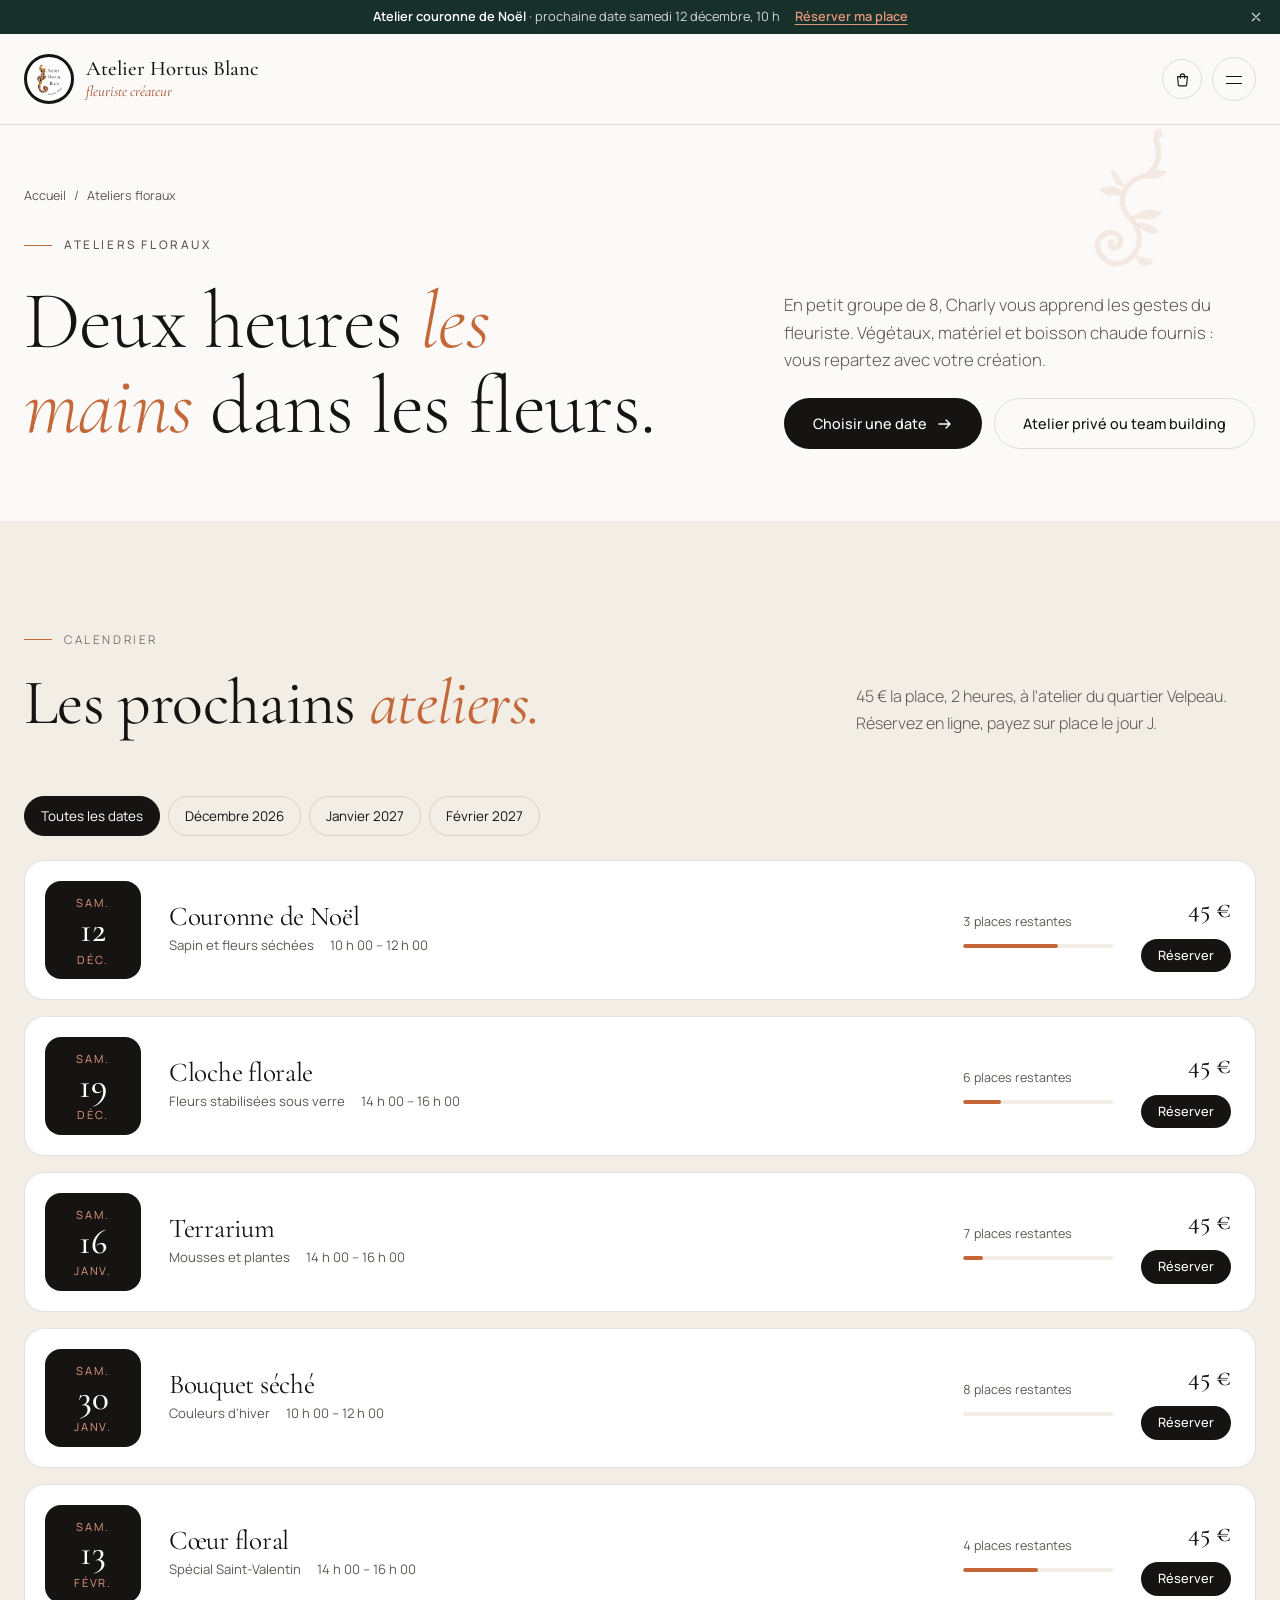
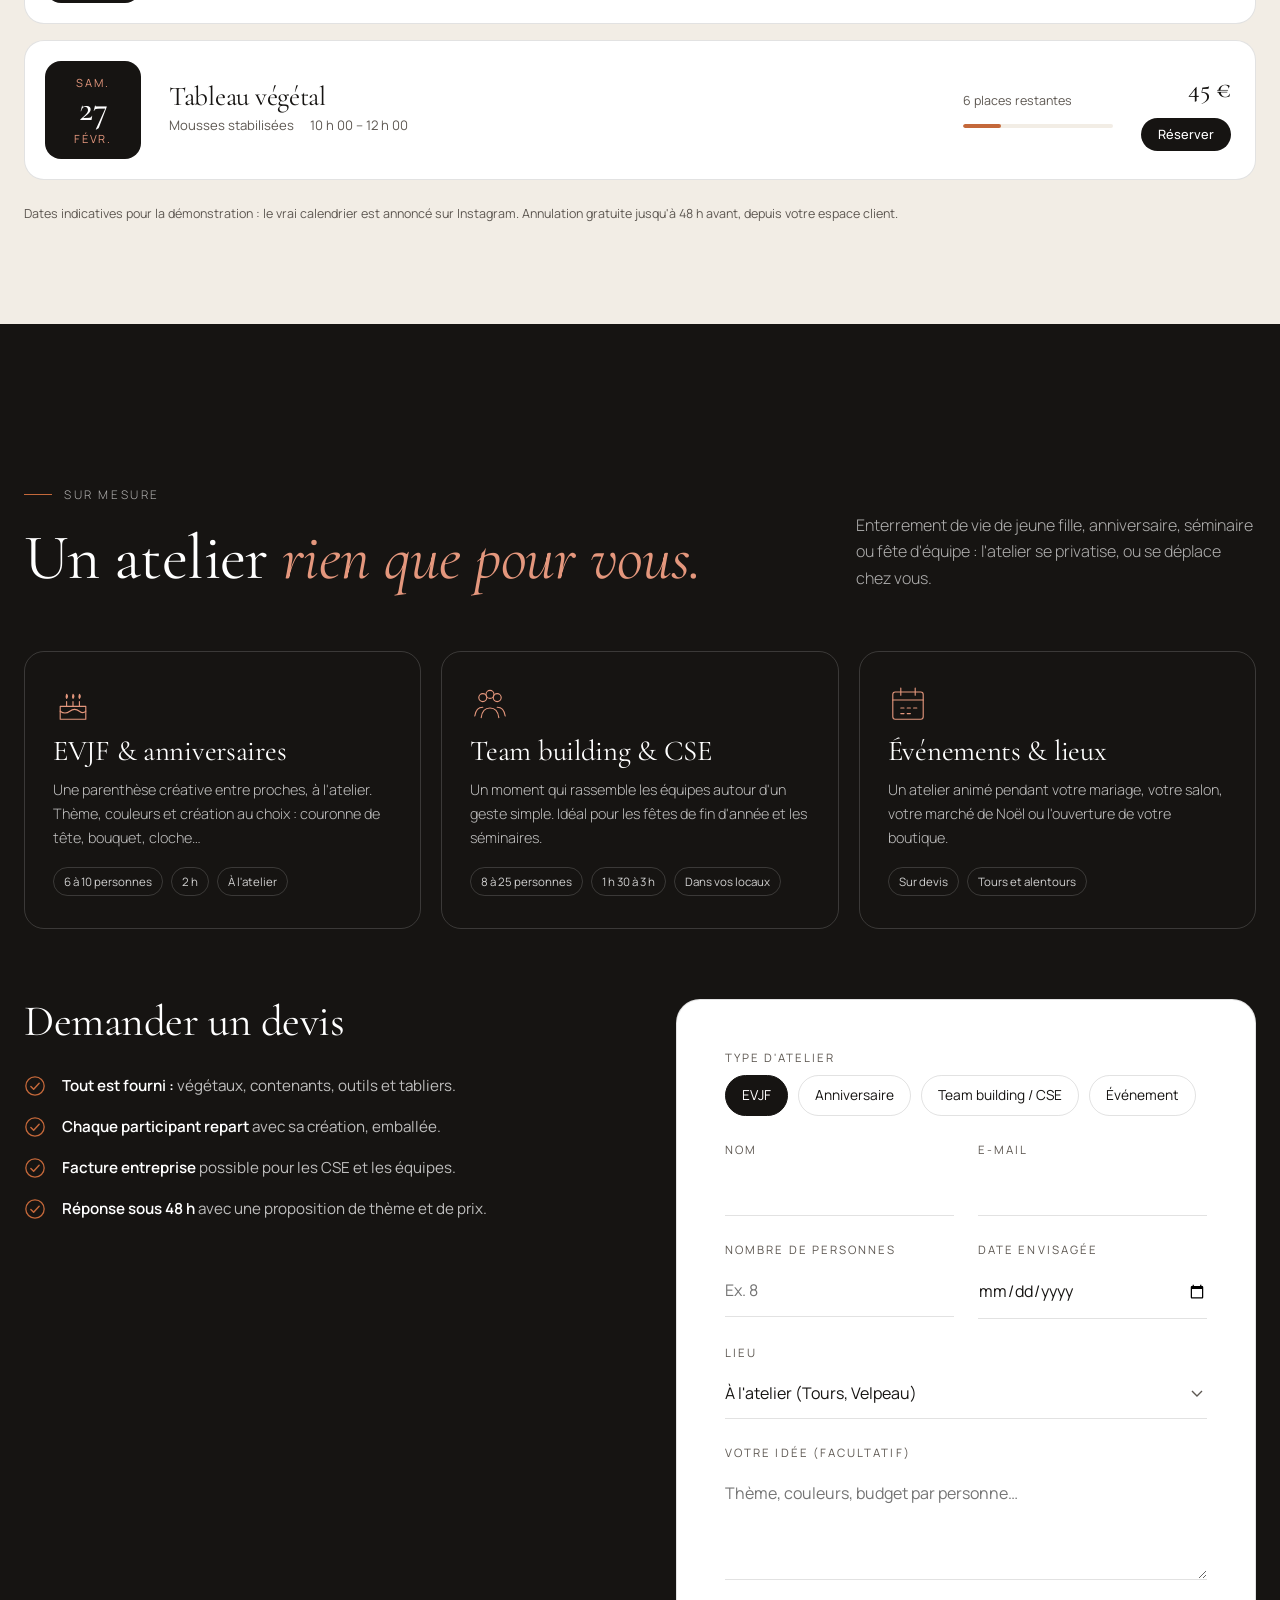
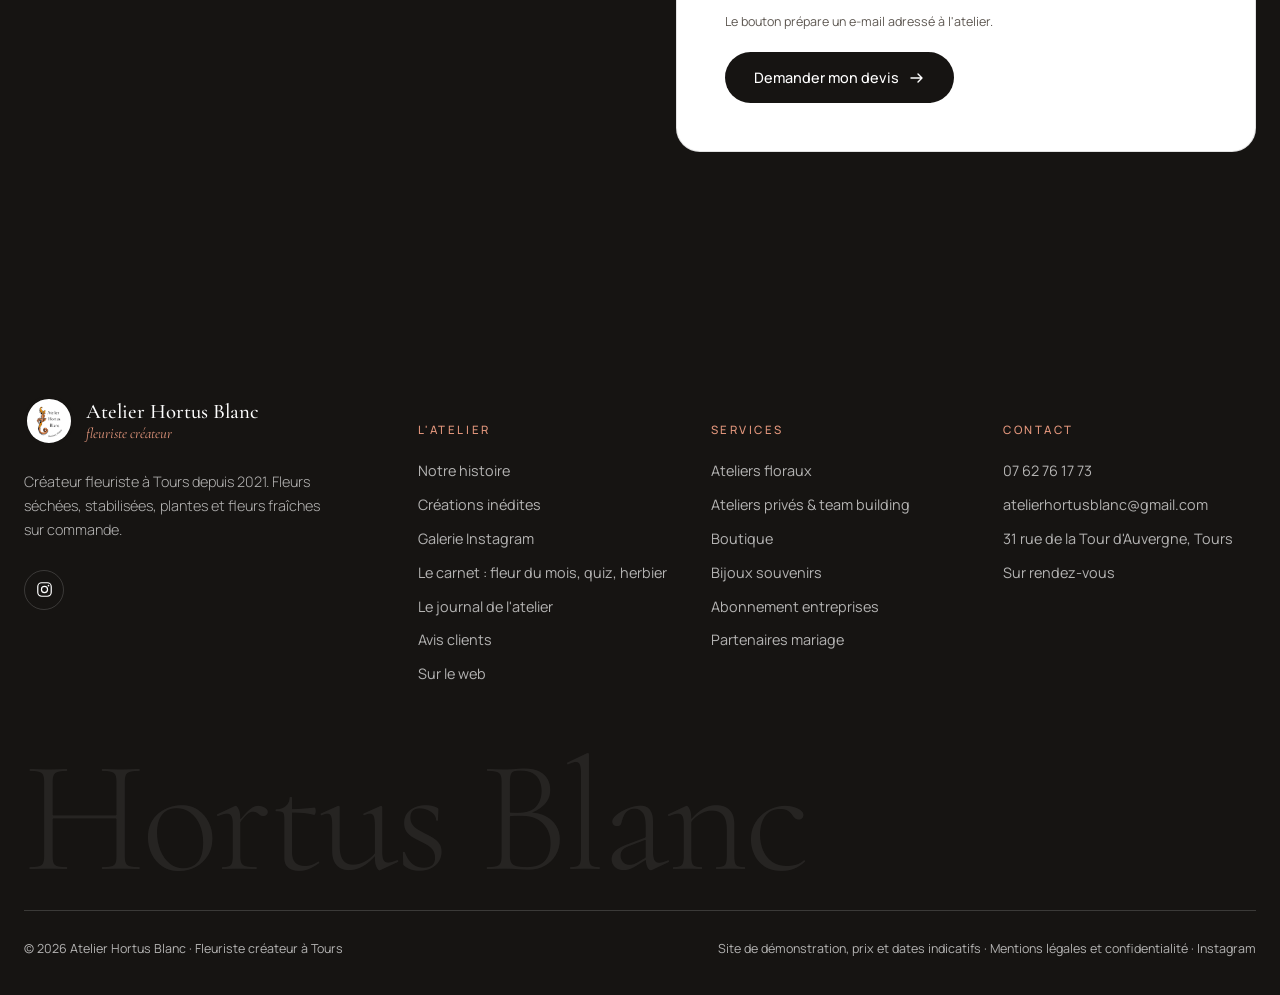
==== commit 6c701f47: "Aperçu de partage : adresse complète de l'image Co-Authored-By: Claude Opus 5.5 <noreply@anthropic.c" ====
--- a/ateliers.html
+++ b/ateliers.html
@@ -21,7 +21,7 @@
 <meta property="og:title" content="Ateliers floraux · Atelier Hortus Blanc">
 <meta property="og:description" content="Réservez un atelier floral à Tours : couronnes de Noël, terrariums, bouquets séchés. Ateliers privés, EVJF et team building sur demande.">
 <!-- Aperçu de partage : remplacer par l'adresse complète une fois le site en ligne (ex. https://.../images/partage.jpg) -->
-<meta property="og:image" content="images/partage.jpg">
+<meta property="og:image" content="https://dumber37.github.io/atelier-hortus-blanc/images/partage.jpg">
 <meta property="og:image:width" content="1200">
 <meta property="og:image:height" content="630">
 <meta name="twitter:card" content="summary_large_image">
